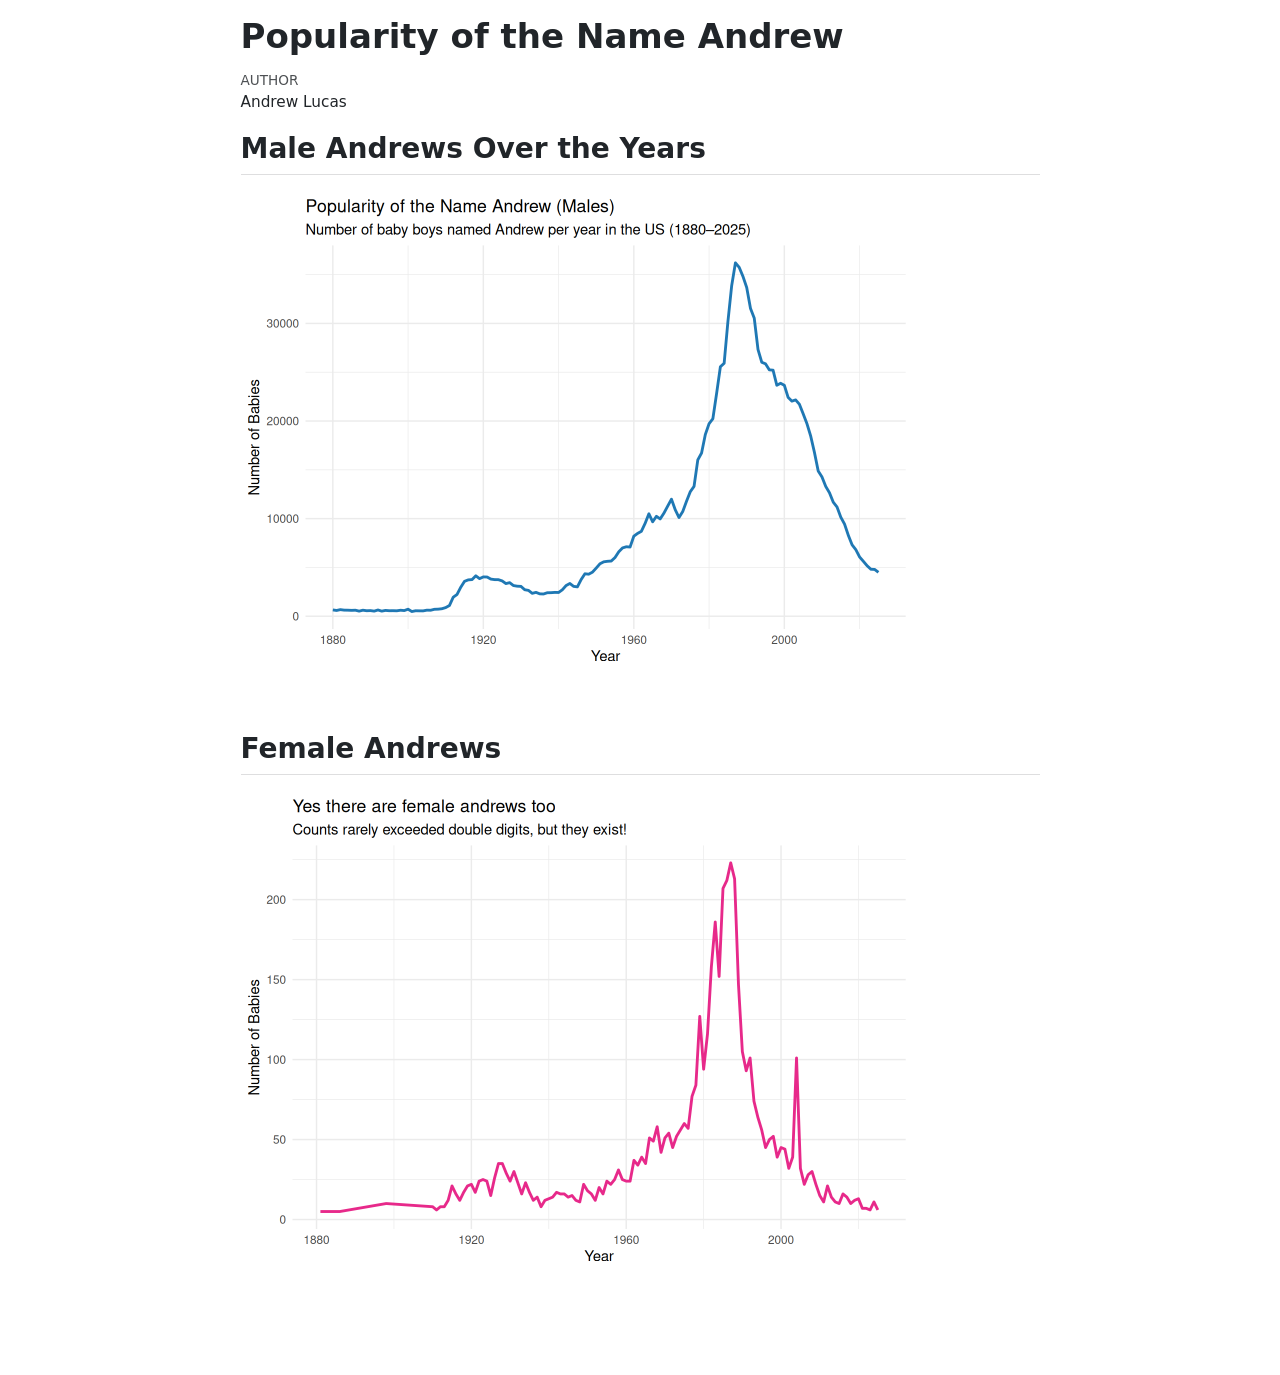
==== index.html @ f2a252b9 "Built site for gh-pages" ====
<!DOCTYPE html>
<html xmlns="http://www.w3.org/1999/xhtml" lang="en" xml:lang="en"><head>

<meta charset="utf-8">
<meta name="generator" content="quarto-1.10.18">

<meta name="viewport" content="width=device-width, initial-scale=1.0, user-scalable=yes">

<meta name="author" content="Andrew Lucas">

<title>Popularity of the Name Andrew</title>
<style>
/* Default styles provided by pandoc.
** See https://pandoc.org/MANUAL.html#variables-for-html for config info.
*/
span.smallcaps{font-variant: small-caps;}
div.columns{display: flex; gap: 1.5em;}
div.column{flex: auto;}
@media screen {
div.columns{gap: min(4vw, 1.5em);}
div.column{overflow-x: auto;}
}
div.hanging-indent{margin-left: 1.5em; text-indent: -1.5em;}
ul.task-list{list-style: none;}
ul.task-list li input[type="checkbox"] {
  width: 0.8em;
  margin: 0 0.8em 0.2em -1em; /* quarto-specific, see https://github.com/quarto-dev/quarto-cli/issues/4556 */ 
  vertical-align: middle;
}
</style>


<script src="analysis_files/libs/clipboard/clipboard.min.js"></script>
<script src="analysis_files/libs/quarto-html/quarto.js" type="module"></script>
<script src="analysis_files/libs/quarto-html/tabsets/tabsets.js" type="module"></script>
<script src="analysis_files/libs/quarto-html/popper.min.js"></script>
<script src="analysis_files/libs/quarto-html/tippy.umd.min.js"></script>
<script src="analysis_files/libs/quarto-html/anchor.min.js"></script>
<link href="analysis_files/libs/quarto-html/tippy.css" rel="stylesheet">
<link href="analysis_files/libs/quarto-html/quarto-syntax-highlighting-64a204ab8560d761af7679ceaba22944.css" rel="stylesheet" id="quarto-text-highlighting-styles">
<script src="analysis_files/libs/bootstrap/bootstrap.min.js"></script>
<link href="analysis_files/libs/bootstrap/bootstrap-icons.css" rel="stylesheet">
<link href="analysis_files/libs/bootstrap/bootstrap-c19e201e7c4750a027ac7a2f6584b086.min.css" rel="stylesheet" append-hash="true" id="quarto-bootstrap" data-mode="light">


</head>

<body class="fullcontent quarto-light">

<div id="quarto-content" class="page-columns page-rows-contents page-layout-article">

<main class="content" id="quarto-document-content">

<header id="title-block-header" class="quarto-title-block default">
<div class="quarto-title">
<h1 class="title">Popularity of the Name Andrew</h1>
</div>



<div class="quarto-title-meta">

    <div>
    <div class="quarto-title-meta-heading">Author</div>
    <div class="quarto-title-meta-contents">
             <p>Andrew Lucas </p>
          </div>
  </div>
    
  
    
  </div>
  


</header>


<section id="male-andrews-over-the-years" class="level2">
<h2 class="anchored" data-anchor-id="male-andrews-over-the-years">Male Andrews Over the Years</h2>
<div class="cell">
<div class="cell-output-display">
<div>
<figure class="figure">
<p><img src="analysis_files/figure-html/male-andrews-plot-1.png" class="img-fluid figure-img" width="672"></p>
</figure>
</div>
</div>
</div>
</section>
<section id="female-andrews" class="level2">
<h2 class="anchored" data-anchor-id="female-andrews">Female Andrews</h2>
<div class="cell">
<div class="cell-output-display">
<div>
<figure class="figure">
<p><img src="analysis_files/figure-html/female-andrews-plot-1.png" class="img-fluid figure-img" width="672"></p>
</figure>
</div>
</div>
</div>
</section>

</main>
<!-- /main column -->
<script id="quarto-html-after-body" type="application/javascript">
  window.document.addEventListener("DOMContentLoaded", function (event) {
    const icon = "";
    const anchorJS = new window.AnchorJS();
    anchorJS.options = {
      placement: 'right',
      icon: icon
    };
    anchorJS.add('.anchored');
    const isCodeAnnotation = (el) => {
      for (const clz of el.classList) {
        if (clz.startsWith('code-annotation-')) {                     
          return true;
        }
      }
      return false;
    }
    const onCopySuccess = function(e) {
      // button target
      const button = e.trigger;
      // don't keep focus
      button.blur();
      // flash "checked"
      button.classList.add('code-copy-button-checked');
      var currentTitle = button.getAttribute("title");
      button.setAttribute("title", "Copied!");
      let tooltip;
      if (window.bootstrap) {
        button.setAttribute("data-bs-toggle", "tooltip");
        button.setAttribute("data-bs-placement", "left");
        button.setAttribute("data-bs-title", "Copied!");
        tooltip = new bootstrap.Tooltip(button, 
          { trigger: "manual", 
            customClass: "code-copy-button-tooltip",
            offset: [0, -8]});
        tooltip.show();    
      }
      setTimeout(function() {
        if (tooltip) {
          tooltip.hide();
          button.removeAttribute("data-bs-title");
          button.removeAttribute("data-bs-toggle");
          button.removeAttribute("data-bs-placement");
        }
        button.setAttribute("title", currentTitle);
        button.classList.remove('code-copy-button-checked');
      }, 1000);
      // clear code selection
      e.clearSelection();
    }
    const getTextToCopy = function(trigger) {
      const outerScaffold = trigger.parentElement.cloneNode(true);
      const codeEl = outerScaffold.querySelector('code');
      for (const childEl of codeEl.children) {
        if (isCodeAnnotation(childEl)) {
          childEl.remove();
        }
      }
      return codeEl.innerText;
    }
    const clipboard = new window.ClipboardJS('.code-copy-button:not([data-in-quarto-modal])', {
      text: getTextToCopy
    });
    clipboard.on('success', onCopySuccess);
    if (window.document.getElementById('quarto-embedded-source-code-modal')) {
      const clipboardModal = new window.ClipboardJS('.code-copy-button[data-in-quarto-modal]', {
        text: getTextToCopy,
        container: window.document.getElementById('quarto-embedded-source-code-modal')
      });
      clipboardModal.on('success', onCopySuccess);
    }
      var localhostRegex = new RegExp(/^(?:http|https):\/\/localhost\:?[0-9]*\//);
      var mailtoRegex = new RegExp(/^mailto:/);
        var filterRegex = new RegExp('/' + window.location.host + '/');
      var isInternal = (href) => {
          return filterRegex.test(href) || localhostRegex.test(href) || mailtoRegex.test(href);
      }
      // Inspect non-navigation links and adorn them if external
     var links = window.document.querySelectorAll('a[href]:not(.nav-link):not(.navbar-brand):not(.toc-action):not(.sidebar-link):not(.sidebar-item-toggle):not(.pagination-link):not(.no-external):not([aria-hidden]):not(.dropdown-item):not(.quarto-navigation-tool):not(.about-link)');
      for (var i=0; i<links.length; i++) {
        const link = links[i];
        if (!isInternal(link.href)) {
          // undo the damage that might have been done by quarto-nav.js in the case of
          // links that we want to consider external
          if (link.dataset.originalHref !== undefined) {
            link.href = link.dataset.originalHref;
          }
        }
      }
    function tippyHover(el, contentFn, onTriggerFn, onUntriggerFn) {
      const config = {
        allowHTML: true,
        maxWidth: 500,
        delay: 100,
        arrow: false,
        appendTo: function(el) {
            return el.parentElement;
        },
        interactive: true,
        interactiveBorder: 10,
        theme: 'quarto',
        placement: 'bottom-start',
      };
      if (contentFn) {
        config.content = contentFn;
      }
      if (onTriggerFn) {
        config.onTrigger = onTriggerFn;
      }
      if (onUntriggerFn) {
        config.onUntrigger = onUntriggerFn;
      }
      window.tippy(el, config); 
    }
    const noterefs = window.document.querySelectorAll('a[role="doc-noteref"]');
    for (var i=0; i<noterefs.length; i++) {
      const ref = noterefs[i];
      tippyHover(ref, function() {
        // use id or data attribute instead here
        let href = ref.getAttribute('data-footnote-href') || ref.getAttribute('href');
        try { href = new URL(href).hash; } catch {}
        const id = href.replace(/^#\/?/, "");
        const note = window.document.getElementById(id);
        if (note) {
          return note.innerHTML;
        } else {
          return "";
        }
      });
    }
    const xrefs = window.document.querySelectorAll('a.quarto-xref');
    const processXRef = (id, note) => {
      // Strip column container classes
      const stripColumnClz = (el) => {
        el.classList.remove("page-full", "page-columns");
        if (el.children) {
          for (const child of el.children) {
            stripColumnClz(child);
          }
        }
      }
      stripColumnClz(note)
      if (id === null || id.startsWith('sec-')) {
        // Special case sections, only their first couple elements
        const container = document.createElement("div");
        if (note.children && note.children.length > 2) {
          container.appendChild(note.children[0].cloneNode(true));
          for (let i = 1; i < note.children.length; i++) {
            const child = note.children[i];
            if (child.tagName === "P" && child.innerText === "") {
              continue;
            } else {
              container.appendChild(child.cloneNode(true));
              break;
            }
          }
          if (window.Quarto?.typesetMath) {
            window.Quarto.typesetMath(container);
          }
          return container.innerHTML
        } else {
          if (window.Quarto?.typesetMath) {
            window.Quarto.typesetMath(note);
          }
          return note.innerHTML;
        }
      } else {
        // Remove any anchor links if they are present
        const anchorLink = note.querySelector('a.anchorjs-link');
        if (anchorLink) {
          anchorLink.remove();
        }
        if (window.Quarto?.typesetMath) {
          window.Quarto.typesetMath(note);
        }
        if (note.classList.contains("callout")) {
          return note.outerHTML;
        } else {
          return note.innerHTML;
        }
      }
    }
    for (var i=0; i<xrefs.length; i++) {
      const xref = xrefs[i];
      tippyHover(xref, undefined, function(instance) {
        instance.disable();
        let url = xref.getAttribute('href');
        let hash = undefined; 
        if (url.startsWith('#')) {
          hash = url;
        } else {
          try { hash = new URL(url).hash; } catch {}
        }
        if (hash) {
          const id = hash.replace(/^#\/?/, "");
          const note = window.document.getElementById(id);
          if (note !== null) {
            try {
              const html = processXRef(id, note.cloneNode(true));
              instance.setContent(html);
            } finally {
              instance.enable();
              instance.show();
            }
          } else {
            // See if we can fetch this
            fetch(url.split('#')[0])
            .then(res => res.text())
            .then(html => {
              const parser = new DOMParser();
              const htmlDoc = parser.parseFromString(html, "text/html");
              const note = htmlDoc.getElementById(id);
              if (note !== null) {
                const html = processXRef(id, note);
                instance.setContent(html);
              } 
            }).finally(() => {
              instance.enable();
              instance.show();
            });
          }
        } else {
          // See if we can fetch a full url (with no hash to target)
          // This is a special case and we should probably do some content thinning / targeting
          fetch(url)
          .then(res => res.text())
          .then(html => {
            const parser = new DOMParser();
            const htmlDoc = parser.parseFromString(html, "text/html");
            const note = htmlDoc.querySelector('main.content');
            if (note !== null) {
              // This should only happen for chapter cross references
              // (since there is no id in the URL)
              // remove the first header
              if (note.children.length > 0 && note.children[0].tagName === "HEADER") {
                note.children[0].remove();
              }
              const html = processXRef(null, note);
              instance.setContent(html);
            } 
          }).finally(() => {
            instance.enable();
            instance.show();
          });
        }
      }, function(instance) {
      });
    }
        let selectedAnnoteEl;
        const selectorForAnnotation = ( cell, annotation) => {
          let cellAttr = 'data-code-cell="' + cell + '"';
          let lineAttr = 'data-code-annotation="' +  annotation + '"';
          const selector = 'span[' + cellAttr + '][' + lineAttr + ']';
          return selector;
        }
        const selectCodeLines = (annoteEl) => {
          const doc = window.document;
          const targetCell = annoteEl.getAttribute("data-target-cell");
          const targetAnnotation = annoteEl.getAttribute("data-target-annotation");
          const annoteSpan = window.document.querySelector(selectorForAnnotation(targetCell, targetAnnotation));
          const lines = annoteSpan.getAttribute("data-code-lines").split(",");
          const lineIds = lines.map((line) => {
            return targetCell + "-" + line;
          })
          let top = null;
          let height = null;
          let parent = null;
          if (lineIds.length > 0) {
              //compute the position of the single el (top and bottom and make a div)
              const el = window.document.getElementById(lineIds[0]);
              top = el.offsetTop;
              height = el.offsetHeight;
              parent = el.parentElement.parentElement;
            if (lineIds.length > 1) {
              const lastEl = window.document.getElementById(lineIds[lineIds.length - 1]);
              const bottom = lastEl.offsetTop + lastEl.offsetHeight;
              height = bottom - top;
            }
            if (top !== null && height !== null && parent !== null) {
              // cook up a div (if necessary) and position it 
              let div = window.document.getElementById("code-annotation-line-highlight");
              if (div === null) {
                div = window.document.createElement("div");
                div.setAttribute("id", "code-annotation-line-highlight");
                div.style.position = 'absolute';
                parent.appendChild(div);
              }
              div.style.top = top - 2 + "px";
              div.style.height = height + 4 + "px";
              div.style.left = 0;
              let gutterDiv = window.document.getElementById("code-annotation-line-highlight-gutter");
              if (gutterDiv === null) {
                gutterDiv = window.document.createElement("div");
                gutterDiv.setAttribute("id", "code-annotation-line-highlight-gutter");
                gutterDiv.style.position = 'absolute';
                const codeCell = window.document.getElementById(targetCell);
                const gutter = codeCell.querySelector('.code-annotation-gutter');
                gutter.appendChild(gutterDiv);
              }
              gutterDiv.style.top = top - 2 + "px";
              gutterDiv.style.height = height + 4 + "px";
            }
            selectedAnnoteEl = annoteEl;
          }
        };
        const unselectCodeLines = () => {
          const elementsIds = ["code-annotation-line-highlight", "code-annotation-line-highlight-gutter"];
          elementsIds.forEach((elId) => {
            const div = window.document.getElementById(elId);
            if (div) {
              div.remove();
            }
          });
          selectedAnnoteEl = undefined;
        };
          // Handle positioning of the toggle
      window.addEventListener(
        "resize",
        throttle(() => {
          elRect = undefined;
          if (selectedAnnoteEl) {
            selectCodeLines(selectedAnnoteEl);
          }
        }, 10)
      );
      function throttle(fn, ms) {
      let throttle = false;
      let timer;
        return (...args) => {
          if(!throttle) { // first call gets through
              fn.apply(this, args);
              throttle = true;
          } else { // all the others get throttled
              if(timer) clearTimeout(timer); // cancel #2
              timer = setTimeout(() => {
                fn.apply(this, args);
                timer = throttle = false;
              }, ms);
          }
        };
      }
        // Attach click handler to the DT
        const annoteDls = window.document.querySelectorAll('dt[data-target-cell]');
        for (const annoteDlNode of annoteDls) {
          annoteDlNode.addEventListener('click', (event) => {
            const clickedEl = event.target;
            if (clickedEl !== selectedAnnoteEl) {
              unselectCodeLines();
              const activeEl = window.document.querySelector('dt[data-target-cell].code-annotation-active');
              if (activeEl) {
                activeEl.classList.remove('code-annotation-active');
              }
              selectCodeLines(clickedEl);
              clickedEl.classList.add('code-annotation-active');
            } else {
              // Unselect the line
              unselectCodeLines();
              clickedEl.classList.remove('code-annotation-active');
            }
          });
        }
    const findCites = (el) => {
      const parentEl = el.parentElement;
      if (parentEl) {
        const cites = parentEl.dataset.cites;
        if (cites) {
          return {
            el,
            cites: cites.split(' ')
          };
        } else {
          return findCites(el.parentElement)
        }
      } else {
        return undefined;
      }
    };
    var bibliorefs = window.document.querySelectorAll('a[role="doc-biblioref"]');
    for (var i=0; i<bibliorefs.length; i++) {
      const ref = bibliorefs[i];
      const citeInfo = findCites(ref);
      if (citeInfo) {
        tippyHover(citeInfo.el, function() {
          var popup = window.document.createElement('div');
          citeInfo.cites.forEach(function(cite) {
            var citeDiv = window.document.createElement('div');
            citeDiv.classList.add('hanging-indent');
            citeDiv.classList.add('csl-entry');
            var biblioDiv = window.document.getElementById('ref-' + cite);
            if (biblioDiv) {
              citeDiv.innerHTML = biblioDiv.innerHTML;
            }
            popup.appendChild(citeDiv);
          });
          return popup.innerHTML;
        });
      }
    }
  });
  </script>
</div> <!-- /content -->




</body></html>
---- analysis_files/libs/quarto-html/tippy.css ----
.tippy-box[data-animation=fade][data-state=hidden]{opacity:0}[data-tippy-root]{max-width:calc(100vw - 10px)}.tippy-box{position:relative;background-color:#333;color:#fff;border-radius:4px;font-size:14px;line-height:1.4;white-space:normal;outline:0;transition-property:transform,visibility,opacity}.tippy-box[data-placement^=top]>.tippy-arrow{bottom:0}.tippy-box[data-placement^=top]>.tippy-arrow:before{bottom:-7px;left:0;border-width:8px 8px 0;border-top-color:initial;transform-origin:center top}.tippy-box[data-placement^=bottom]>.tippy-arrow{top:0}.tippy-box[data-placement^=bottom]>.tippy-arrow:before{top:-7px;left:0;border-width:0 8px 8px;border-bottom-color:initial;transform-origin:center bottom}.tippy-box[data-placement^=left]>.tippy-arrow{right:0}.tippy-box[data-placement^=left]>.tippy-arrow:before{border-width:8px 0 8px 8px;border-left-color:initial;right:-7px;transform-origin:center left}.tippy-box[data-placement^=right]>.tippy-arrow{left:0}.tippy-box[data-placement^=right]>.tippy-arrow:before{left:-7px;border-width:8px 8px 8px 0;border-right-color:initial;transform-origin:center right}.tippy-box[data-inertia][data-state=visible]{transition-timing-function:cubic-bezier(.54,1.5,.38,1.11)}.tippy-arrow{width:16px;height:16px;color:#333}.tippy-arrow:before{content:"";position:absolute;border-color:transparent;border-style:solid}.tippy-content{position:relative;padding:5px 9px;z-index:1}
---- analysis_files/libs/quarto-html/quarto-syntax-highlighting-64a204ab8560d761af7679ceaba22944.css ----
/* quarto syntax highlight colors */
:root {
  --quarto-hl-ot-color: #003B4F;
  --quarto-hl-at-color: #657422;
  --quarto-hl-ss-color: #20794D;
  --quarto-hl-an-color: #5E5E5E;
  --quarto-hl-fu-color: #4758AB;
  --quarto-hl-st-color: #20794D;
  --quarto-hl-cf-color: #003B4F;
  --quarto-hl-op-color: #5E5E5E;
  --quarto-hl-er-color: #AD0000;
  --quarto-hl-bn-color: #AD0000;
  --quarto-hl-al-color: #AD0000;
  --quarto-hl-va-color: #111111;
  --quarto-hl-bu-color: inherit;
  --quarto-hl-ex-color: inherit;
  --quarto-hl-pp-color: #AD0000;
  --quarto-hl-in-color: #5E5E5E;
  --quarto-hl-vs-color: #20794D;
  --quarto-hl-wa-color: #5E5E5E;
  --quarto-hl-do-color: #5E5E5E;
  --quarto-hl-im-color: #00769E;
  --quarto-hl-ch-color: #20794D;
  --quarto-hl-dt-color: #AD0000;
  --quarto-hl-fl-color: #AD0000;
  --quarto-hl-co-color: #5E5E5E;
  --quarto-hl-cv-color: #5E5E5E;
  --quarto-hl-cn-color: #8f5902;
  --quarto-hl-sc-color: #5E5E5E;
  --quarto-hl-dv-color: #AD0000;
  --quarto-hl-kw-color: #003B4F;
}

/* other quarto variables */
:root {
  --quarto-font-monospace: SFMono-Regular, Menlo, Monaco, Consolas, "Liberation Mono", "Courier New", monospace;
}

/* syntax highlight based on Pandoc's rules */
pre > code.sourceCode > span {
  color: #003B4F;
}

code.sourceCode > span {
  color: #003B4F;
}

div.sourceCode,
div.sourceCode pre.sourceCode {
  color: #003B4F;
}

/* Normal */
code span {
  color: #003B4F;
}

/* Alert */
code span.al {
  color: #AD0000;
  font-style: inherit;
}

/* Annotation */
code span.an {
  color: #5E5E5E;
  font-style: inherit;
}

/* Attribute */
code span.at {
  color: #657422;
  font-style: inherit;
}

/* BaseN */
code span.bn {
  color: #AD0000;
  font-style: inherit;
}

/* BuiltIn */
code span.bu {
  font-style: inherit;
}

/* ControlFlow */
code span.cf {
  color: #003B4F;
  font-weight: bold;
  font-style: inherit;
}

/* Char */
code span.ch {
  color: #20794D;
  font-style: inherit;
}

/* Constant */
code span.cn {
  color: #8f5902;
  font-style: inherit;
}

/* Comment */
code span.co {
  color: #5E5E5E;
  font-style: inherit;
}

/* CommentVar */
code span.cv {
  color: #5E5E5E;
  font-style: italic;
}

/* Documentation */
code span.do {
  color: #5E5E5E;
  font-style: italic;
}

/* DataType */
code span.dt {
  color: #AD0000;
  font-style: inherit;
}

/* DecVal */
code span.dv {
  color: #AD0000;
  font-style: inherit;
}

/* Error */
code span.er {
  color: #AD0000;
  font-style: inherit;
}

/* Extension */
code span.ex {
  font-style: inherit;
}

/* Float */
code span.fl {
  color: #AD0000;
  font-style: inherit;
}

/* Function */
code span.fu {
  color: #4758AB;
  font-style: inherit;
}

/* Import */
code span.im {
  color: #00769E;
  font-style: inherit;
}

/* Information */
code span.in {
  color: #5E5E5E;
  font-style: inherit;
}

/* Keyword */
code span.kw {
  color: #003B4F;
  font-weight: bold;
  font-style: inherit;
}

/* Operator */
code span.op {
  color: #5E5E5E;
  font-style: inherit;
}

/* Other */
code span.ot {
  color: #003B4F;
  font-style: inherit;
}

/* Preprocessor */
code span.pp {
  color: #AD0000;
  font-style: inherit;
}

/* SpecialChar */
code span.sc {
  color: #5E5E5E;
  font-style: inherit;
}

/* SpecialString */
code span.ss {
  color: #20794D;
  font-style: inherit;
}

/* String */
code span.st {
  color: #20794D;
  font-style: inherit;
}

/* Variable */
code span.va {
  color: #111111;
  font-style: inherit;
}

/* VerbatimString */
code span.vs {
  color: #20794D;
  font-style: inherit;
}

/* Warning */
code span.wa {
  color: #5E5E5E;
  font-style: italic;
}

.prevent-inlining {
  content: "</";
}

/*# sourceMappingURL=9d8d5bb603a83b8298b89080a598c93b.css.map */
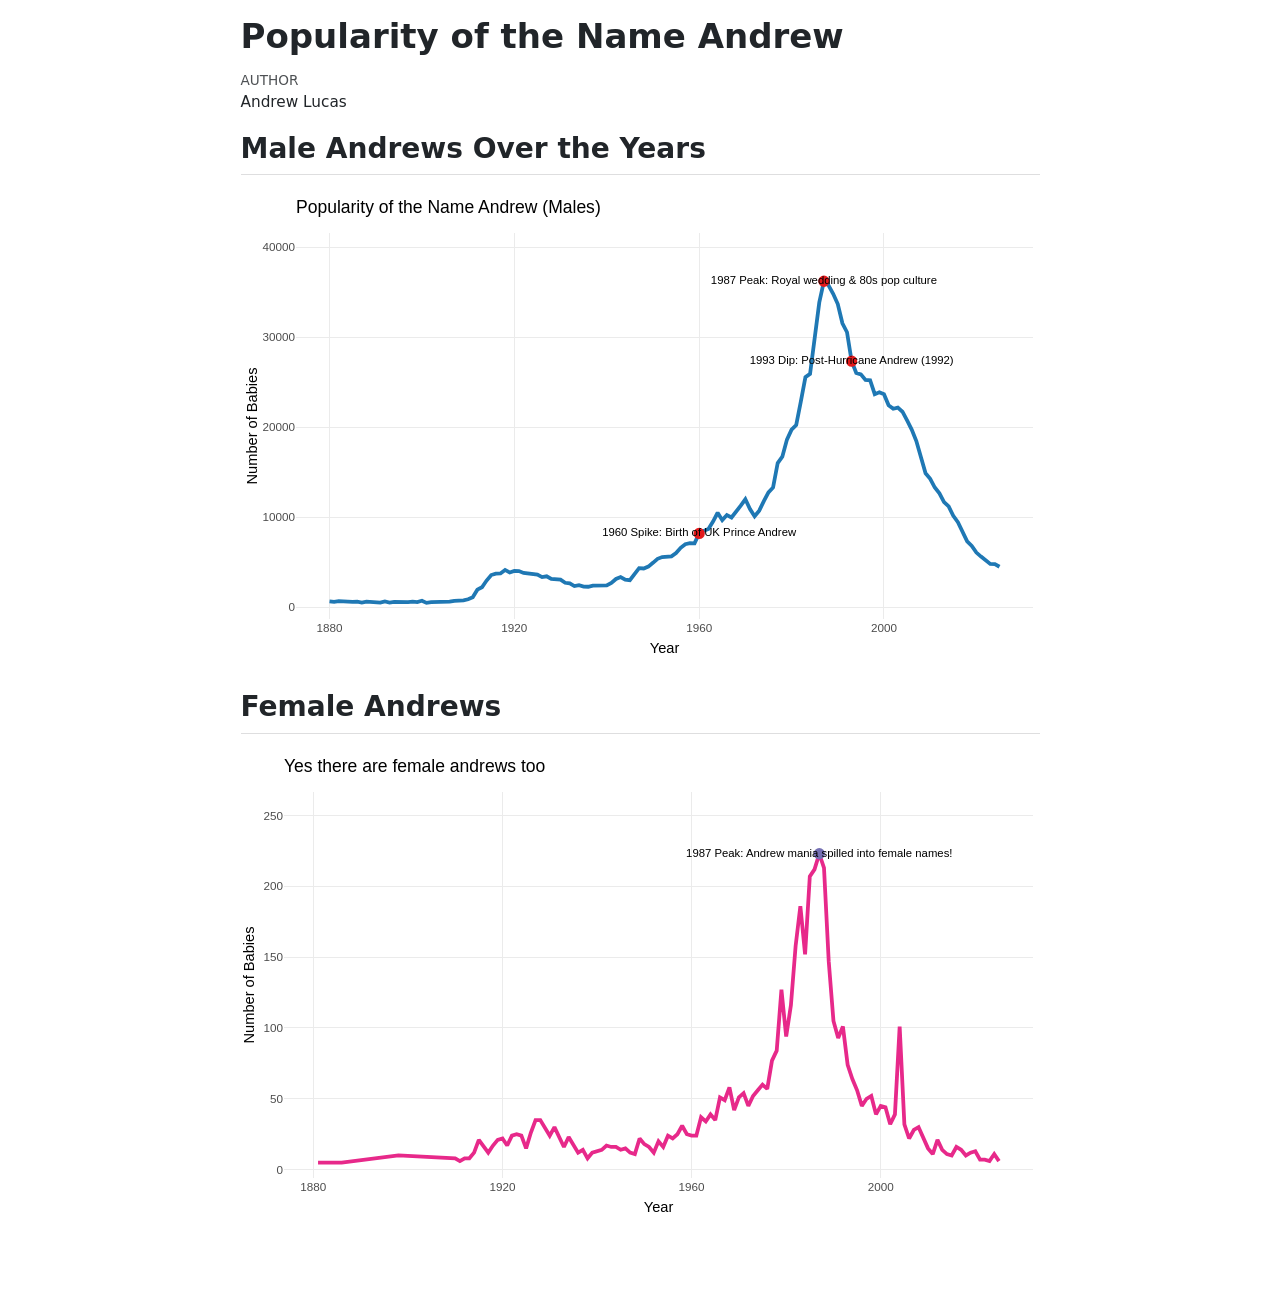
==== commit 813efe75: "Built site for gh-pages" ====
--- a/index.html
+++ b/index.html
@@ -41,6 +41,15 @@
 <script src="analysis_files/libs/bootstrap/bootstrap.min.js"></script>
 <link href="analysis_files/libs/bootstrap/bootstrap-icons.css" rel="stylesheet">
 <link href="analysis_files/libs/bootstrap/bootstrap-c19e201e7c4750a027ac7a2f6584b086.min.css" rel="stylesheet" append-hash="true" id="quarto-bootstrap" data-mode="light">
+<link href="analysis_files/libs/htmltools-fill-0.5.9/fill.css" rel="stylesheet">
+<script src="analysis_files/libs/htmlwidgets-1.6.4/htmlwidgets.js"></script>
+<script src="analysis_files/libs/plotly-binding-4.12.1/plotly.js"></script>
+<script src="analysis_files/libs/typedarray-0.1/typedarray.min.js"></script>
+<script src="analysis_files/libs/jquery-3.5.1/jquery.min.js"></script>
+<link href="analysis_files/libs/crosstalk-1.2.2/css/crosstalk.min.css" rel="stylesheet">
+<script src="analysis_files/libs/crosstalk-1.2.2/js/crosstalk.min.js"></script>
+<link href="analysis_files/libs/plotly-htmlwidgets-css-2.25.2/plotly-htmlwidgets.css" rel="stylesheet">
+<script src="analysis_files/libs/plotly-main-2.25.2/plotly-latest.min.js"></script>
 
 
 </head>
@@ -80,11 +89,8 @@
 <h2 class="anchored" data-anchor-id="male-andrews-over-the-years">Male Andrews Over the Years</h2>
 <div class="cell">
 <div class="cell-output-display">
-<div>
-<figure class="figure">
-<p><img src="analysis_files/figure-html/male-andrews-plot-1.png" class="img-fluid figure-img" width="672"></p>
-</figure>
-</div>
+<div class="plotly html-widget html-fill-item" id="htmlwidget-4713b41f3aa05ffff0c2" style="width:100%;height:464px;"></div>
+<script type="application/json" data-for="htmlwidget-4713b41f3aa05ffff0c2">{"x":{"data":[{"x":[1880,1881,1882,1883,1884,1885,1886,1887,1888,1889,1890,1891,1892,1893,1894,1895,1896,1897,1898,1899,1900,1901,1902,1903,1904,1905,1906,1907,1908,1909,1910,1911,1912,1913,1914,1915,1916,1917,1918,1919,1920,1921,1922,1923,1924,1925,1926,1927,1928,1929,1930,1931,1932,1933,1934,1935,1936,1937,1938,1939,1940,1941,1942,1943,1944,1945,1946,1947,1948,1949,1950,1951,1952,1953,1954,1955,1956,1957,1958,1959,1960,1961,1962,1963,1964,1965,1966,1967,1968,1969,1970,1971,1972,1973,1974,1975,1976,1977,1978,1979,1980,1981,1982,1983,1984,1985,1986,1987,1988,1989,1990,1991,1992,1993,1994,1995,1996,1997,1998,1999,2000,2001,2002,2003,2004,2005,2006,2007,2008,2009,2010,2011,2012,2013,2014,2015,2016,2017,2018,2019,2020,2021,2022,2023,2024,2025],"y":[644,588,673,623,616,599,614,520,615,561,575,521,637,520,594,562,566,555,611,578,718,479,558,550,546,619,611,708,722,766,884,1098,1946,2222,2965,3573,3723,3752,4138,3851,4026,4015,3803,3748,3744,3617,3344,3437,3142,3076,3056,2714,2645,2344,2443,2291,2276,2405,2411,2440,2431,2708,3142,3352,3056,3007,3758,4346,4305,4513,4932,5373,5572,5626,5653,6012,6603,6997,7115,7089,8201,8483,8697,9514,10494,9673,10235,9967,10563,11282,11989,10911,10111,10728,11778,12756,13301,16017,16720,18618,19730,20232,22833,25559,25916,30178,33858,36206,35745,34817,33673,31539,30542,27326,26019,25860,25244,25208,23664,23866,23658,22422,22037,22162,21717,20742,19733,18461,16779,14877,14269,13297,12643,11684,11189,10147,9437,8290,7315,6815,6068,5623,5168,4812,4791,4497],"text":["year: 1880<br />n:   644","year: 1881<br />n:   588","year: 1882<br />n:   673","year: 1883<br />n:   623","year: 1884<br />n:   616","year: 1885<br />n:   599","year: 1886<br />n:   614","year: 1887<br />n:   520","year: 1888<br />n:   615","year: 1889<br />n:   561","year: 1890<br />n:   575","year: 1891<br />n:   521","year: 1892<br />n:   637","year: 1893<br />n:   520","year: 1894<br />n:   594","year: 1895<br />n:   562","year: 1896<br />n:   566","year: 1897<br />n:   555","year: 1898<br />n:   611","year: 1899<br />n:   578","year: 1900<br />n:   718","year: 1901<br />n:   479","year: 1902<br />n:   558","year: 1903<br />n:   550","year: 1904<br />n:   546","year: 1905<br />n:   619","year: 1906<br />n:   611","year: 1907<br />n:   708","year: 1908<br />n:   722","year: 1909<br />n:   766","year: 1910<br />n:   884","year: 1911<br />n:  1098","year: 1912<br />n:  1946","year: 1913<br />n:  2222","year: 1914<br />n:  2965","year: 1915<br />n:  3573","year: 1916<br />n:  3723","year: 1917<br />n:  3752","year: 1918<br />n:  4138","year: 1919<br />n:  3851","year: 1920<br />n:  4026","year: 1921<br />n:  4015","year: 1922<br />n:  3803","year: 1923<br />n:  3748","year: 1924<br />n:  3744","year: 1925<br />n:  3617","year: 1926<br />n:  3344","year: 1927<br />n:  3437","year: 1928<br />n:  3142","year: 1929<br />n:  3076","year: 1930<br />n:  3056","year: 1931<br />n:  2714","year: 1932<br />n:  2645","year: 1933<br />n:  2344","year: 1934<br />n:  2443","year: 1935<br />n:  2291","year: 1936<br />n:  2276","year: 1937<br />n:  2405","year: 1938<br />n:  2411","year: 1939<br />n:  2440","year: 1940<br />n:  2431","year: 1941<br />n:  2708","year: 1942<br />n:  3142","year: 1943<br />n:  3352","year: 1944<br />n:  3056","year: 1945<br />n:  3007","year: 1946<br />n:  3758","year: 1947<br />n:  4346","year: 1948<br />n:  4305","year: 1949<br />n:  4513","year: 1950<br />n:  4932","year: 1951<br />n:  5373","year: 1952<br />n:  5572","year: 1953<br />n:  5626","year: 1954<br />n:  5653","year: 1955<br />n:  6012","year: 1956<br />n:  6603","year: 1957<br />n:  6997","year: 1958<br />n:  7115","year: 1959<br />n:  7089","year: 1960<br />n:  8201","year: 1961<br />n:  8483","year: 1962<br />n:  8697","year: 1963<br />n:  9514","year: 1964<br />n: 10494","year: 1965<br />n:  9673","year: 1966<br />n: 10235","year: 1967<br />n:  9967","year: 1968<br />n: 10563","year: 1969<br />n: 11282","year: 1970<br />n: 11989","year: 1971<br />n: 10911","year: 1972<br />n: 10111","year: 1973<br />n: 10728","year: 1974<br />n: 11778","year: 1975<br />n: 12756","year: 1976<br />n: 13301","year: 1977<br />n: 16017","year: 1978<br />n: 16720","year: 1979<br />n: 18618","year: 1980<br />n: 19730","year: 1981<br />n: 20232","year: 1982<br />n: 22833","year: 1983<br />n: 25559","year: 1984<br />n: 25916","year: 1985<br />n: 30178","year: 1986<br />n: 33858","year: 1987<br />n: 36206","year: 1988<br />n: 35745","year: 1989<br />n: 34817","year: 1990<br />n: 33673","year: 1991<br />n: 31539","year: 1992<br />n: 30542","year: 1993<br />n: 27326","year: 1994<br />n: 26019","year: 1995<br />n: 25860","year: 1996<br />n: 25244","year: 1997<br />n: 25208","year: 1998<br />n: 23664","year: 1999<br />n: 23866","year: 2000<br />n: 23658","year: 2001<br />n: 22422","year: 2002<br />n: 22037","year: 2003<br />n: 22162","year: 2004<br />n: 21717","year: 2005<br />n: 20742","year: 2006<br />n: 19733","year: 2007<br />n: 18461","year: 2008<br />n: 16779","year: 2009<br />n: 14877","year: 2010<br />n: 14269","year: 2011<br />n: 13297","year: 2012<br />n: 12643","year: 2013<br />n: 11684","year: 2014<br />n: 11189","year: 2015<br />n: 10147","year: 2016<br />n:  9437","year: 2017<br />n:  8290","year: 2018<br />n:  7315","year: 2019<br />n:  6815","year: 2020<br />n:  6068","year: 2021<br />n:  5623","year: 2022<br />n:  5168","year: 2023<br />n:  4812","year: 2024<br />n:  4791","year: 2025<br />n:  4497"],"type":"scatter","mode":"lines","line":{"width":3.7795275590551185,"color":"rgba(31,120,180,1)","dash":"solid"},"hoveron":"points","showlegend":false,"xaxis":"x","yaxis":"y","hoverinfo":"text","frame":null},{"x":[1960,1987,1993],"y":[8201,36206,27326],"text":["year: 1960<br />n:  8201","year: 1987<br />n: 36206","year: 1993<br />n: 27326"],"type":"scatter","mode":"markers","marker":{"autocolorscale":false,"color":"rgba(227,26,28,1)","opacity":1,"size":9.4488188976377963,"symbol":"circle","line":{"width":1.8897637795275593,"color":"rgba(227,26,28,1)"}},"hoveron":"points","showlegend":false,"xaxis":"x","yaxis":"y","hoverinfo":"text","frame":null},{"x":[1960,1987,1993],"y":[8201,36206,27326],"text":["1960 Spike: Birth of UK Prince Andrew","1987 Peak: Royal wedding & 80s pop culture","1993 Dip: Post-Hurricane Andrew (1992)"],"hovertext":["year: 1960<br />n:  8201<br />label: 1960 Spike: Birth of UK Prince Andrew","year: 1987<br />n: 36206<br />label: 1987 Peak: Royal wedding & 80s pop culture","year: 1993<br />n: 27326<br />label: 1993 Dip: Post-Hurricane Andrew (1992)"],"textfont":{"size":11.338582677165356,"color":"rgba(0,0,0,1)"},"type":"scatter","mode":"text","hoveron":"points","showlegend":false,"xaxis":"x","yaxis":"y","hoverinfo":"text","frame":null}],"layout":{"margin":{"t":40.840182648401829,"r":7.3059360730593621,"b":37.260273972602747,"l":54.794520547945211},"paper_bgcolor":"rgba(255,255,255,1)","font":{"color":"rgba(0,0,0,1)","family":"","size":14.611872146118724},"title":{"text":"Popularity of the Name Andrew (Males)","font":{"color":"rgba(0,0,0,1)","family":"","size":17.534246575342465},"x":0,"xref":"paper"},"xaxis":{"domain":[0,1],"automargin":true,"type":"linear","autorange":false,"range":[1872.75,2032.25],"tickmode":"array","ticktext":["1880","1920","1960","2000"],"tickvals":[1880,1920,1960,2000],"categoryorder":"array","categoryarray":["1880","1920","1960","2000"],"nticks":null,"ticks":"","tickcolor":null,"ticklen":3.6529680365296811,"tickwidth":0,"showticklabels":true,"tickfont":{"color":"rgba(77,77,77,1)","family":"","size":11.68949771689498},"tickangle":-0,"showline":false,"linecolor":null,"linewidth":0,"showgrid":true,"gridcolor":"rgba(235,235,235,1)","gridwidth":0.66417600664176002,"zeroline":false,"anchor":"y","title":{"text":"Year","font":{"color":"rgba(0,0,0,1)","family":"","size":14.611872146118724}},"hoverformat":".2f"},"yaxis":{"domain":[0,1],"automargin":true,"type":"linear","autorange":false,"range":[-1307.3500000000001,41565.050000000003],"tickmode":"array","ticktext":["0","10000","20000","30000","40000"],"tickvals":[0,10000.000000000002,20000,30000,40000],"categoryorder":"array","categoryarray":["0","10000","20000","30000","40000"],"nticks":null,"ticks":"","tickcolor":null,"ticklen":3.6529680365296811,"tickwidth":0,"showticklabels":true,"tickfont":{"color":"rgba(77,77,77,1)","family":"","size":11.68949771689498},"tickangle":-0,"showline":false,"linecolor":null,"linewidth":0,"showgrid":true,"gridcolor":"rgba(235,235,235,1)","gridwidth":0.66417600664176002,"zeroline":false,"anchor":"x","title":{"text":"Number of Babies","font":{"color":"rgba(0,0,0,1)","family":"","size":14.611872146118724}},"hoverformat":".2f"},"shapes":[],"showlegend":false,"legend":{"bgcolor":null,"bordercolor":null,"borderwidth":0,"font":{"color":"rgba(0,0,0,1)","family":"","size":11.68949771689498}},"hovermode":"closest","barmode":"relative"},"config":{"doubleClick":"reset","modeBarButtonsToAdd":["hoverclosest","hovercompare"],"showSendToCloud":false},"source":"A","attrs":{"56ad17d5331c":{"x":{},"y":{},"type":"scatter"},"56ad25b6abae":{"x":{},"y":{}},"56ad603970cf":{"x":{},"y":{},"label":{}}},"cur_data":"56ad17d5331c","visdat":{"56ad17d5331c":["function (y) ","x"],"56ad25b6abae":["function (y) ","x"],"56ad603970cf":["function (y) ","x"]},"highlight":{"on":"plotly_click","persistent":false,"dynamic":false,"selectize":false,"opacityDim":0.20000000000000001,"selected":{"opacity":1},"debounce":0},"shinyEvents":["plotly_hover","plotly_click","plotly_selected","plotly_relayout","plotly_brushed","plotly_brushing","plotly_clickannotation","plotly_doubleclick","plotly_deselect","plotly_afterplot","plotly_sunburstclick"],"base_url":"https://plot.ly"},"evals":[],"jsHooks":[]}</script>
 </div>
 </div>
 </section>
@@ -92,11 +98,8 @@
 <h2 class="anchored" data-anchor-id="female-andrews">Female Andrews</h2>
 <div class="cell">
 <div class="cell-output-display">
-<div>
-<figure class="figure">
-<p><img src="analysis_files/figure-html/female-andrews-plot-1.png" class="img-fluid figure-img" width="672"></p>
-</figure>
-</div>
+<div class="plotly html-widget html-fill-item" id="htmlwidget-e923327daf6ea841213c" style="width:100%;height:464px;"></div>
+<script type="application/json" data-for="htmlwidget-e923327daf6ea841213c">{"x":{"data":[{"x":[1881,1886,1898,1910,1911,1912,1913,1914,1915,1916,1917,1918,1919,1920,1921,1922,1923,1924,1925,1926,1927,1928,1929,1930,1931,1932,1933,1934,1935,1936,1937,1938,1939,1940,1941,1942,1943,1944,1945,1946,1947,1948,1949,1950,1951,1952,1953,1954,1955,1956,1957,1958,1959,1960,1961,1962,1963,1964,1965,1966,1967,1968,1969,1970,1971,1972,1973,1974,1975,1976,1977,1978,1979,1980,1981,1982,1983,1984,1985,1986,1987,1988,1989,1990,1991,1992,1993,1994,1995,1996,1997,1998,1999,2000,2001,2002,2003,2004,2005,2006,2007,2008,2009,2010,2011,2012,2013,2014,2015,2016,2017,2018,2019,2020,2021,2022,2023,2024,2025],"y":[5,5,10,8,6,8,8,12,21,16,12,17,21,22,17,24,25,24,15,26,35,35,29,24,30,23,16,23,17,12,14,8,12,13,14,17,16,16,14,15,12,11,22,18,16,12,20,16,24,22,25,31,25,24,24,37,34,39,35,51,49,58,42,51,54,45,52,56,60,57,77,84,127,94,116,158,186,152,207,212,223,213,147,105,93,101,74,64,56,45,50,52,39,45,44,32,39,101,32,22,28,30,22,15,11,21,14,11,10,16,14,10,12,13,7,7,6,11,6],"text":["year: 1881<br />n:   5","year: 1886<br />n:   5","year: 1898<br />n:  10","year: 1910<br />n:   8","year: 1911<br />n:   6","year: 1912<br />n:   8","year: 1913<br />n:   8","year: 1914<br />n:  12","year: 1915<br />n:  21","year: 1916<br />n:  16","year: 1917<br />n:  12","year: 1918<br />n:  17","year: 1919<br />n:  21","year: 1920<br />n:  22","year: 1921<br />n:  17","year: 1922<br />n:  24","year: 1923<br />n:  25","year: 1924<br />n:  24","year: 1925<br />n:  15","year: 1926<br />n:  26","year: 1927<br />n:  35","year: 1928<br />n:  35","year: 1929<br />n:  29","year: 1930<br />n:  24","year: 1931<br />n:  30","year: 1932<br />n:  23","year: 1933<br />n:  16","year: 1934<br />n:  23","year: 1935<br />n:  17","year: 1936<br />n:  12","year: 1937<br />n:  14","year: 1938<br />n:   8","year: 1939<br />n:  12","year: 1940<br />n:  13","year: 1941<br />n:  14","year: 1942<br />n:  17","year: 1943<br />n:  16","year: 1944<br />n:  16","year: 1945<br />n:  14","year: 1946<br />n:  15","year: 1947<br />n:  12","year: 1948<br />n:  11","year: 1949<br />n:  22","year: 1950<br />n:  18","year: 1951<br />n:  16","year: 1952<br />n:  12","year: 1953<br />n:  20","year: 1954<br />n:  16","year: 1955<br />n:  24","year: 1956<br />n:  22","year: 1957<br />n:  25","year: 1958<br />n:  31","year: 1959<br />n:  25","year: 1960<br />n:  24","year: 1961<br />n:  24","year: 1962<br />n:  37","year: 1963<br />n:  34","year: 1964<br />n:  39","year: 1965<br />n:  35","year: 1966<br />n:  51","year: 1967<br />n:  49","year: 1968<br />n:  58","year: 1969<br />n:  42","year: 1970<br />n:  51","year: 1971<br />n:  54","year: 1972<br />n:  45","year: 1973<br />n:  52","year: 1974<br />n:  56","year: 1975<br />n:  60","year: 1976<br />n:  57","year: 1977<br />n:  77","year: 1978<br />n:  84","year: 1979<br />n: 127","year: 1980<br />n:  94","year: 1981<br />n: 116","year: 1982<br />n: 158","year: 1983<br />n: 186","year: 1984<br />n: 152","year: 1985<br />n: 207","year: 1986<br />n: 212","year: 1987<br />n: 223","year: 1988<br />n: 213","year: 1989<br />n: 147","year: 1990<br />n: 105","year: 1991<br />n:  93","year: 1992<br />n: 101","year: 1993<br />n:  74","year: 1994<br />n:  64","year: 1995<br />n:  56","year: 1996<br />n:  45","year: 1997<br />n:  50","year: 1998<br />n:  52","year: 1999<br />n:  39","year: 2000<br />n:  45","year: 2001<br />n:  44","year: 2002<br />n:  32","year: 2003<br />n:  39","year: 2004<br />n: 101","year: 2005<br />n:  32","year: 2006<br />n:  22","year: 2007<br />n:  28","year: 2008<br />n:  30","year: 2009<br />n:  22","year: 2010<br />n:  15","year: 2011<br />n:  11","year: 2012<br />n:  21","year: 2013<br />n:  14","year: 2014<br />n:  11","year: 2015<br />n:  10","year: 2016<br />n:  16","year: 2017<br />n:  14","year: 2018<br />n:  10","year: 2019<br />n:  12","year: 2020<br />n:  13","year: 2021<br />n:   7","year: 2022<br />n:   7","year: 2023<br />n:   6","year: 2024<br />n:  11","year: 2025<br />n:   6"],"type":"scatter","mode":"lines","line":{"width":3.7795275590551185,"color":"rgba(231,41,138,1)","dash":"solid"},"hoveron":"points","showlegend":false,"xaxis":"x","yaxis":"y","hoverinfo":"text","frame":null},{"x":[1987],"y":[223],"text":"year: 1987<br />n: 223","type":"scatter","mode":"markers","marker":{"autocolorscale":false,"color":"rgba(117,112,179,1)","opacity":1,"size":9.4488188976377963,"symbol":"circle","line":{"width":1.8897637795275593,"color":"rgba(117,112,179,1)"}},"hoveron":"points","showlegend":false,"xaxis":"x","yaxis":"y","hoverinfo":"text","frame":null},{"x":[1987],"y":[223],"text":"1987 Peak: Andrew mania spilled into female names!","hovertext":"year: 1987<br />n: 223<br />label: 1987 Peak: Andrew mania spilled into female names!","textfont":{"size":11.338582677165356,"color":"rgba(0,0,0,1)"},"type":"scatter","mode":"text","hoveron":"points","showlegend":false,"xaxis":"x","yaxis":"y","hoverinfo":"text","frame":null}],"layout":{"margin":{"t":40.840182648401829,"r":7.3059360730593621,"b":37.260273972602747,"l":43.105022831050235},"paper_bgcolor":"rgba(255,255,255,1)","font":{"color":"rgba(0,0,0,1)","family":"","size":14.611872146118724},"title":{"text":"Yes there are female andrews too","font":{"color":"rgba(0,0,0,1)","family":"","size":17.534246575342465},"x":0,"xref":"paper"},"xaxis":{"domain":[0,1],"automargin":true,"type":"linear","autorange":false,"range":[1873.8,2032.2],"tickmode":"array","ticktext":["1880","1920","1960","2000"],"tickvals":[1880,1920,1960,2000],"categoryorder":"array","categoryarray":["1880","1920","1960","2000"],"nticks":null,"ticks":"","tickcolor":null,"ticklen":3.6529680365296811,"tickwidth":0,"showticklabels":true,"tickfont":{"color":"rgba(77,77,77,1)","family":"","size":11.68949771689498},"tickangle":-0,"showline":false,"linecolor":null,"linewidth":0,"showgrid":true,"gridcolor":"rgba(235,235,235,1)","gridwidth":0.66417600664176002,"zeroline":false,"anchor":"y","title":{"text":"Year","font":{"color":"rgba(0,0,0,1)","family":"","size":14.611872146118724}},"hoverformat":".2f"},"yaxis":{"domain":[0,1],"automargin":true,"type":"linear","autorange":false,"range":[-5.9000000000000004,266.60000000000002],"tickmode":"array","ticktext":["0","50","100","150","200","250"],"tickvals":[0,50,100,150,200.00000000000003,250],"categoryorder":"array","categoryarray":["0","50","100","150","200","250"],"nticks":null,"ticks":"","tickcolor":null,"ticklen":3.6529680365296811,"tickwidth":0,"showticklabels":true,"tickfont":{"color":"rgba(77,77,77,1)","family":"","size":11.68949771689498},"tickangle":-0,"showline":false,"linecolor":null,"linewidth":0,"showgrid":true,"gridcolor":"rgba(235,235,235,1)","gridwidth":0.66417600664176002,"zeroline":false,"anchor":"x","title":{"text":"Number of Babies","font":{"color":"rgba(0,0,0,1)","family":"","size":14.611872146118724}},"hoverformat":".2f"},"shapes":[],"showlegend":false,"legend":{"bgcolor":null,"bordercolor":null,"borderwidth":0,"font":{"color":"rgba(0,0,0,1)","family":"","size":11.68949771689498}},"hovermode":"closest","barmode":"relative"},"config":{"doubleClick":"reset","modeBarButtonsToAdd":["hoverclosest","hovercompare"],"showSendToCloud":false},"source":"A","attrs":{"56ad2f199dd1":{"x":{},"y":{},"type":"scatter"},"56ad7e241d18":{"x":{},"y":{}},"56ad2f7005d9":{"x":{},"y":{},"label":{}}},"cur_data":"56ad2f199dd1","visdat":{"56ad2f199dd1":["function (y) ","x"],"56ad7e241d18":["function (y) ","x"],"56ad2f7005d9":["function (y) ","x"]},"highlight":{"on":"plotly_click","persistent":false,"dynamic":false,"selectize":false,"opacityDim":0.20000000000000001,"selected":{"opacity":1},"debounce":0},"shinyEvents":["plotly_hover","plotly_click","plotly_selected","plotly_relayout","plotly_brushed","plotly_brushing","plotly_clickannotation","plotly_doubleclick","plotly_deselect","plotly_afterplot","plotly_sunburstclick"],"base_url":"https://plot.ly"},"evals":[],"jsHooks":[]}</script>
 </div>
 </div>
 </section>
--- a/analysis_files/libs/htmltools-fill-0.5.9/fill.css
+++ b/analysis_files/libs/htmltools-fill-0.5.9/fill.css
@@ -0,0 +1,21 @@
+@layer htmltools {
+  .html-fill-container {
+    display: flex;
+    flex-direction: column;
+    /* Prevent the container from expanding vertically or horizontally beyond its
+    parent's constraints. */
+    min-height: 0;
+    min-width: 0;
+  }
+  .html-fill-container > .html-fill-item {
+    /* Fill items can grow and shrink freely within
+    available vertical space in fillable container */
+    flex: 1 1 auto;
+    min-height: 0;
+    min-width: 0;
+  }
+  .html-fill-container > :not(.html-fill-item) {
+    /* Prevent shrinking or growing of non-fill items */
+    flex: 0 0 auto;
+  }
+}
--- a/analysis_files/libs/crosstalk-1.2.2/css/crosstalk.min.css
+++ b/analysis_files/libs/crosstalk-1.2.2/css/crosstalk.min.css
@@ -0,0 +1 @@
+.container-fluid.crosstalk-bscols{margin-left:-30px;margin-right:-30px;white-space:normal}body>.container-fluid.crosstalk-bscols{margin-left:auto;margin-right:auto}.crosstalk-input-checkboxgroup .crosstalk-options-group .crosstalk-options-column{display:inline-block;padding-right:12px;vertical-align:top}@media only screen and (max-width: 480px){.crosstalk-input-checkboxgroup .crosstalk-options-group .crosstalk-options-column{display:block;padding-right:inherit}}.crosstalk-input{margin-bottom:15px}.crosstalk-input .control-label{margin-bottom:0;vertical-align:middle}.crosstalk-input input[type="checkbox"]{margin:4px 0 0;margin-top:1px;line-height:normal}.crosstalk-input .checkbox{position:relative;display:block;margin-top:10px;margin-bottom:10px}.crosstalk-input .checkbox>label{padding-left:20px;margin-bottom:0;font-weight:400;cursor:pointer}.crosstalk-input .checkbox input[type="checkbox"],.crosstalk-input .checkbox-inline input[type="checkbox"]{position:absolute;margin-top:2px;margin-left:-20px}.crosstalk-input .checkbox+.checkbox{margin-top:-5px}.crosstalk-input .checkbox-inline{position:relative;display:inline-block;padding-left:20px;margin-bottom:0;font-weight:400;vertical-align:middle;cursor:pointer}.crosstalk-input .checkbox-inline+.checkbox-inline{margin-top:0;margin-left:10px}
--- a/analysis_files/libs/plotly-htmlwidgets-css-2.25.2/plotly-htmlwidgets.css
+++ b/analysis_files/libs/plotly-htmlwidgets-css-2.25.2/plotly-htmlwidgets.css
@@ -0,0 +1,9 @@
+/*
+just here so that plotly works
+correctly with ioslides.
+see https://github.com/ropensci/plotly/issues/463
+*/
+
+slide:not(.current) .plotly.html-widget{
+  display: none;
+}
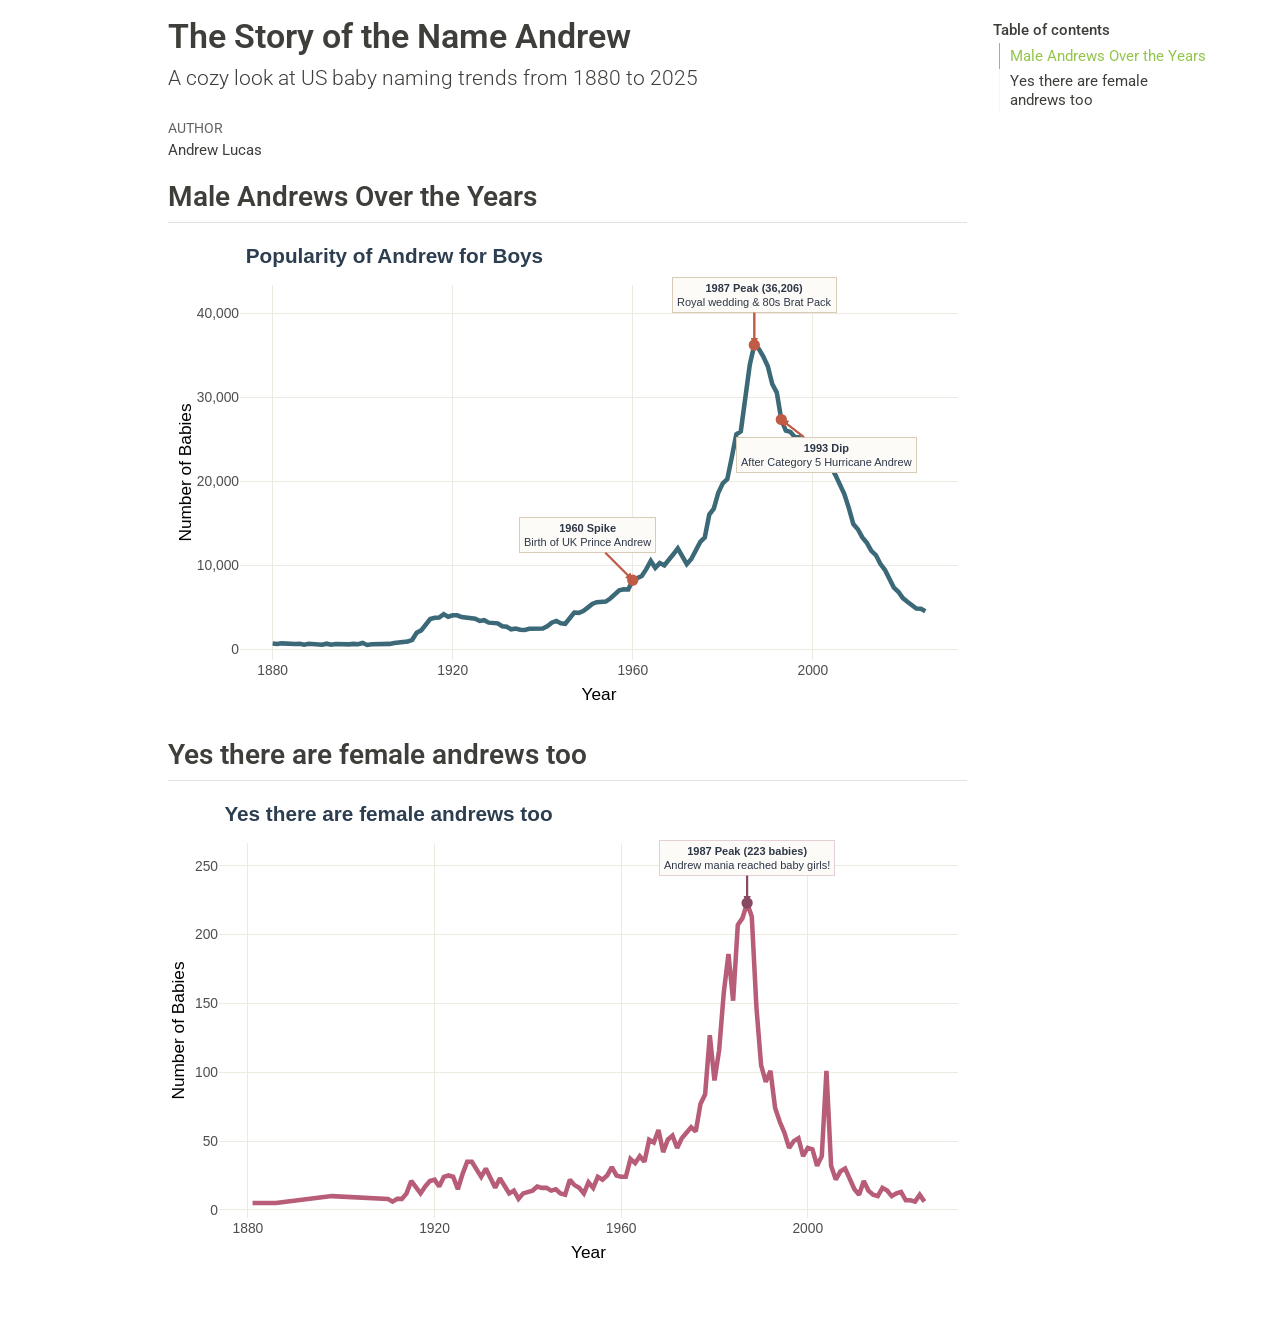
==== commit 351e83eb: "Built site for gh-pages" ====
--- a/index.html
+++ b/index.html
@@ -8,7 +8,7 @@
 
 <meta name="author" content="Andrew Lucas">
 
-<title>Popularity of the Name Andrew</title>
+<title>The Story of the Name Andrew</title>
 <style>
 /* Default styles provided by pandoc.
 ** See https://pandoc.org/MANUAL.html#variables-for-html for config info.
@@ -40,7 +40,7 @@
 <link href="analysis_files/libs/quarto-html/quarto-syntax-highlighting-64a204ab8560d761af7679ceaba22944.css" rel="stylesheet" id="quarto-text-highlighting-styles">
 <script src="analysis_files/libs/bootstrap/bootstrap.min.js"></script>
 <link href="analysis_files/libs/bootstrap/bootstrap-icons.css" rel="stylesheet">
-<link href="analysis_files/libs/bootstrap/bootstrap-c19e201e7c4750a027ac7a2f6584b086.min.css" rel="stylesheet" append-hash="true" id="quarto-bootstrap" data-mode="light">
+<link href="analysis_files/libs/bootstrap/bootstrap-280f39405da972a3a39c595b103afe03.min.css" rel="stylesheet" append-hash="true" id="quarto-bootstrap" data-mode="light">
 <link href="analysis_files/libs/htmltools-fill-0.5.9/fill.css" rel="stylesheet">
 <script src="analysis_files/libs/htmlwidgets-1.6.4/htmlwidgets.js"></script>
 <script src="analysis_files/libs/plotly-binding-4.12.1/plotly.js"></script>
@@ -54,15 +54,25 @@
 
 </head>
 
-<body class="fullcontent quarto-light">
+<body class="quarto-light">
 
 <div id="quarto-content" class="page-columns page-rows-contents page-layout-article">
-
+<div id="quarto-margin-sidebar" class="sidebar margin-sidebar">
+  <nav id="TOC" role="doc-toc" class="toc-active">
+    <h2 id="toc-title">Table of contents</h2>
+   
+  <ul>
+  <li><a href="#male-andrews-over-the-years" id="toc-male-andrews-over-the-years" class="nav-link active" data-scroll-target="#male-andrews-over-the-years">Male Andrews Over the Years</a></li>
+  <li><a href="#yes-there-are-female-andrews-too" id="toc-yes-there-are-female-andrews-too" class="nav-link" data-scroll-target="#yes-there-are-female-andrews-too">Yes there are female andrews too</a></li>
+  </ul>
+</nav>
+</div>
 <main class="content" id="quarto-document-content">
 
 <header id="title-block-header" class="quarto-title-block default">
 <div class="quarto-title">
-<h1 class="title">Popularity of the Name Andrew</h1>
+<h1 class="title">The Story of the Name Andrew</h1>
+<p class="subtitle lead">A cozy look at US baby naming trends from 1880 to 2025</p>
 </div>
 
 
@@ -89,17 +99,17 @@
 <h2 class="anchored" data-anchor-id="male-andrews-over-the-years">Male Andrews Over the Years</h2>
 <div class="cell">
 <div class="cell-output-display">
-<div class="plotly html-widget html-fill-item" id="htmlwidget-4713b41f3aa05ffff0c2" style="width:100%;height:464px;"></div>
-<script type="application/json" data-for="htmlwidget-4713b41f3aa05ffff0c2">{"x":{"data":[{"x":[1880,1881,1882,1883,1884,1885,1886,1887,1888,1889,1890,1891,1892,1893,1894,1895,1896,1897,1898,1899,1900,1901,1902,1903,1904,1905,1906,1907,1908,1909,1910,1911,1912,1913,1914,1915,1916,1917,1918,1919,1920,1921,1922,1923,1924,1925,1926,1927,1928,1929,1930,1931,1932,1933,1934,1935,1936,1937,1938,1939,1940,1941,1942,1943,1944,1945,1946,1947,1948,1949,1950,1951,1952,1953,1954,1955,1956,1957,1958,1959,1960,1961,1962,1963,1964,1965,1966,1967,1968,1969,1970,1971,1972,1973,1974,1975,1976,1977,1978,1979,1980,1981,1982,1983,1984,1985,1986,1987,1988,1989,1990,1991,1992,1993,1994,1995,1996,1997,1998,1999,2000,2001,2002,2003,2004,2005,2006,2007,2008,2009,2010,2011,2012,2013,2014,2015,2016,2017,2018,2019,2020,2021,2022,2023,2024,2025],"y":[644,588,673,623,616,599,614,520,615,561,575,521,637,520,594,562,566,555,611,578,718,479,558,550,546,619,611,708,722,766,884,1098,1946,2222,2965,3573,3723,3752,4138,3851,4026,4015,3803,3748,3744,3617,3344,3437,3142,3076,3056,2714,2645,2344,2443,2291,2276,2405,2411,2440,2431,2708,3142,3352,3056,3007,3758,4346,4305,4513,4932,5373,5572,5626,5653,6012,6603,6997,7115,7089,8201,8483,8697,9514,10494,9673,10235,9967,10563,11282,11989,10911,10111,10728,11778,12756,13301,16017,16720,18618,19730,20232,22833,25559,25916,30178,33858,36206,35745,34817,33673,31539,30542,27326,26019,25860,25244,25208,23664,23866,23658,22422,22037,22162,21717,20742,19733,18461,16779,14877,14269,13297,12643,11684,11189,10147,9437,8290,7315,6815,6068,5623,5168,4812,4791,4497],"text":["year: 1880<br />n:   644","year: 1881<br />n:   588","year: 1882<br />n:   673","year: 1883<br />n:   623","year: 1884<br />n:   616","year: 1885<br />n:   599","year: 1886<br />n:   614","year: 1887<br />n:   520","year: 1888<br />n:   615","year: 1889<br />n:   561","year: 1890<br />n:   575","year: 1891<br />n:   521","year: 1892<br />n:   637","year: 1893<br />n:   520","year: 1894<br />n:   594","year: 1895<br />n:   562","year: 1896<br />n:   566","year: 1897<br />n:   555","year: 1898<br />n:   611","year: 1899<br />n:   578","year: 1900<br />n:   718","year: 1901<br />n:   479","year: 1902<br />n:   558","year: 1903<br />n:   550","year: 1904<br />n:   546","year: 1905<br />n:   619","year: 1906<br />n:   611","year: 1907<br />n:   708","year: 1908<br />n:   722","year: 1909<br />n:   766","year: 1910<br />n:   884","year: 1911<br />n:  1098","year: 1912<br />n:  1946","year: 1913<br />n:  2222","year: 1914<br />n:  2965","year: 1915<br />n:  3573","year: 1916<br />n:  3723","year: 1917<br />n:  3752","year: 1918<br />n:  4138","year: 1919<br />n:  3851","year: 1920<br />n:  4026","year: 1921<br />n:  4015","year: 1922<br />n:  3803","year: 1923<br />n:  3748","year: 1924<br />n:  3744","year: 1925<br />n:  3617","year: 1926<br />n:  3344","year: 1927<br />n:  3437","year: 1928<br />n:  3142","year: 1929<br />n:  3076","year: 1930<br />n:  3056","year: 1931<br />n:  2714","year: 1932<br />n:  2645","year: 1933<br />n:  2344","year: 1934<br />n:  2443","year: 1935<br />n:  2291","year: 1936<br />n:  2276","year: 1937<br />n:  2405","year: 1938<br />n:  2411","year: 1939<br />n:  2440","year: 1940<br />n:  2431","year: 1941<br />n:  2708","year: 1942<br />n:  3142","year: 1943<br />n:  3352","year: 1944<br />n:  3056","year: 1945<br />n:  3007","year: 1946<br />n:  3758","year: 1947<br />n:  4346","year: 1948<br />n:  4305","year: 1949<br />n:  4513","year: 1950<br />n:  4932","year: 1951<br />n:  5373","year: 1952<br />n:  5572","year: 1953<br />n:  5626","year: 1954<br />n:  5653","year: 1955<br />n:  6012","year: 1956<br />n:  6603","year: 1957<br />n:  6997","year: 1958<br />n:  7115","year: 1959<br />n:  7089","year: 1960<br />n:  8201","year: 1961<br />n:  8483","year: 1962<br />n:  8697","year: 1963<br />n:  9514","year: 1964<br />n: 10494","year: 1965<br />n:  9673","year: 1966<br />n: 10235","year: 1967<br />n:  9967","year: 1968<br />n: 10563","year: 1969<br />n: 11282","year: 1970<br />n: 11989","year: 1971<br />n: 10911","year: 1972<br />n: 10111","year: 1973<br />n: 10728","year: 1974<br />n: 11778","year: 1975<br />n: 12756","year: 1976<br />n: 13301","year: 1977<br />n: 16017","year: 1978<br />n: 16720","year: 1979<br />n: 18618","year: 1980<br />n: 19730","year: 1981<br />n: 20232","year: 1982<br />n: 22833","year: 1983<br />n: 25559","year: 1984<br />n: 25916","year: 1985<br />n: 30178","year: 1986<br />n: 33858","year: 1987<br />n: 36206","year: 1988<br />n: 35745","year: 1989<br />n: 34817","year: 1990<br />n: 33673","year: 1991<br />n: 31539","year: 1992<br />n: 30542","year: 1993<br />n: 27326","year: 1994<br />n: 26019","year: 1995<br />n: 25860","year: 1996<br />n: 25244","year: 1997<br />n: 25208","year: 1998<br />n: 23664","year: 1999<br />n: 23866","year: 2000<br />n: 23658","year: 2001<br />n: 22422","year: 2002<br />n: 22037","year: 2003<br />n: 22162","year: 2004<br />n: 21717","year: 2005<br />n: 20742","year: 2006<br />n: 19733","year: 2007<br />n: 18461","year: 2008<br />n: 16779","year: 2009<br />n: 14877","year: 2010<br />n: 14269","year: 2011<br />n: 13297","year: 2012<br />n: 12643","year: 2013<br />n: 11684","year: 2014<br />n: 11189","year: 2015<br />n: 10147","year: 2016<br />n:  9437","year: 2017<br />n:  8290","year: 2018<br />n:  7315","year: 2019<br />n:  6815","year: 2020<br />n:  6068","year: 2021<br />n:  5623","year: 2022<br />n:  5168","year: 2023<br />n:  4812","year: 2024<br />n:  4791","year: 2025<br />n:  4497"],"type":"scatter","mode":"lines","line":{"width":3.7795275590551185,"color":"rgba(31,120,180,1)","dash":"solid"},"hoveron":"points","showlegend":false,"xaxis":"x","yaxis":"y","hoverinfo":"text","frame":null},{"x":[1960,1987,1993],"y":[8201,36206,27326],"text":["year: 1960<br />n:  8201","year: 1987<br />n: 36206","year: 1993<br />n: 27326"],"type":"scatter","mode":"markers","marker":{"autocolorscale":false,"color":"rgba(227,26,28,1)","opacity":1,"size":9.4488188976377963,"symbol":"circle","line":{"width":1.8897637795275593,"color":"rgba(227,26,28,1)"}},"hoveron":"points","showlegend":false,"xaxis":"x","yaxis":"y","hoverinfo":"text","frame":null},{"x":[1960,1987,1993],"y":[8201,36206,27326],"text":["1960 Spike: Birth of UK Prince Andrew","1987 Peak: Royal wedding & 80s pop culture","1993 Dip: Post-Hurricane Andrew (1992)"],"hovertext":["year: 1960<br />n:  8201<br />label: 1960 Spike: Birth of UK Prince Andrew","year: 1987<br />n: 36206<br />label: 1987 Peak: Royal wedding & 80s pop culture","year: 1993<br />n: 27326<br />label: 1993 Dip: Post-Hurricane Andrew (1992)"],"textfont":{"size":11.338582677165356,"color":"rgba(0,0,0,1)"},"type":"scatter","mode":"text","hoveron":"points","showlegend":false,"xaxis":"x","yaxis":"y","hoverinfo":"text","frame":null}],"layout":{"margin":{"t":40.840182648401829,"r":7.3059360730593621,"b":37.260273972602747,"l":54.794520547945211},"paper_bgcolor":"rgba(255,255,255,1)","font":{"color":"rgba(0,0,0,1)","family":"","size":14.611872146118724},"title":{"text":"Popularity of the Name Andrew (Males)","font":{"color":"rgba(0,0,0,1)","family":"","size":17.534246575342465},"x":0,"xref":"paper"},"xaxis":{"domain":[0,1],"automargin":true,"type":"linear","autorange":false,"range":[1872.75,2032.25],"tickmode":"array","ticktext":["1880","1920","1960","2000"],"tickvals":[1880,1920,1960,2000],"categoryorder":"array","categoryarray":["1880","1920","1960","2000"],"nticks":null,"ticks":"","tickcolor":null,"ticklen":3.6529680365296811,"tickwidth":0,"showticklabels":true,"tickfont":{"color":"rgba(77,77,77,1)","family":"","size":11.68949771689498},"tickangle":-0,"showline":false,"linecolor":null,"linewidth":0,"showgrid":true,"gridcolor":"rgba(235,235,235,1)","gridwidth":0.66417600664176002,"zeroline":false,"anchor":"y","title":{"text":"Year","font":{"color":"rgba(0,0,0,1)","family":"","size":14.611872146118724}},"hoverformat":".2f"},"yaxis":{"domain":[0,1],"automargin":true,"type":"linear","autorange":false,"range":[-1307.3500000000001,41565.050000000003],"tickmode":"array","ticktext":["0","10000","20000","30000","40000"],"tickvals":[0,10000.000000000002,20000,30000,40000],"categoryorder":"array","categoryarray":["0","10000","20000","30000","40000"],"nticks":null,"ticks":"","tickcolor":null,"ticklen":3.6529680365296811,"tickwidth":0,"showticklabels":true,"tickfont":{"color":"rgba(77,77,77,1)","family":"","size":11.68949771689498},"tickangle":-0,"showline":false,"linecolor":null,"linewidth":0,"showgrid":true,"gridcolor":"rgba(235,235,235,1)","gridwidth":0.66417600664176002,"zeroline":false,"anchor":"x","title":{"text":"Number of Babies","font":{"color":"rgba(0,0,0,1)","family":"","size":14.611872146118724}},"hoverformat":".2f"},"shapes":[],"showlegend":false,"legend":{"bgcolor":null,"bordercolor":null,"borderwidth":0,"font":{"color":"rgba(0,0,0,1)","family":"","size":11.68949771689498}},"hovermode":"closest","barmode":"relative"},"config":{"doubleClick":"reset","modeBarButtonsToAdd":["hoverclosest","hovercompare"],"showSendToCloud":false},"source":"A","attrs":{"56ad17d5331c":{"x":{},"y":{},"type":"scatter"},"56ad25b6abae":{"x":{},"y":{}},"56ad603970cf":{"x":{},"y":{},"label":{}}},"cur_data":"56ad17d5331c","visdat":{"56ad17d5331c":["function (y) ","x"],"56ad25b6abae":["function (y) ","x"],"56ad603970cf":["function (y) ","x"]},"highlight":{"on":"plotly_click","persistent":false,"dynamic":false,"selectize":false,"opacityDim":0.20000000000000001,"selected":{"opacity":1},"debounce":0},"shinyEvents":["plotly_hover","plotly_click","plotly_selected","plotly_relayout","plotly_brushed","plotly_brushing","plotly_clickannotation","plotly_doubleclick","plotly_deselect","plotly_afterplot","plotly_sunburstclick"],"base_url":"https://plot.ly"},"evals":[],"jsHooks":[]}</script>
+<div class="plotly html-widget html-fill-item" id="htmlwidget-26d8f335af2c1f172342" style="width:100%;height:464px;"></div>
+<script type="application/json" data-for="htmlwidget-26d8f335af2c1f172342">{"x":{"data":[{"x":[1880,1881,1882,1883,1884,1885,1886,1887,1888,1889,1890,1891,1892,1893,1894,1895,1896,1897,1898,1899,1900,1901,1902,1903,1904,1905,1906,1907,1908,1909,1910,1911,1912,1913,1914,1915,1916,1917,1918,1919,1920,1921,1922,1923,1924,1925,1926,1927,1928,1929,1930,1931,1932,1933,1934,1935,1936,1937,1938,1939,1940,1941,1942,1943,1944,1945,1946,1947,1948,1949,1950,1951,1952,1953,1954,1955,1956,1957,1958,1959,1960,1961,1962,1963,1964,1965,1966,1967,1968,1969,1970,1971,1972,1973,1974,1975,1976,1977,1978,1979,1980,1981,1982,1983,1984,1985,1986,1987,1988,1989,1990,1991,1992,1993,1994,1995,1996,1997,1998,1999,2000,2001,2002,2003,2004,2005,2006,2007,2008,2009,2010,2011,2012,2013,2014,2015,2016,2017,2018,2019,2020,2021,2022,2023,2024,2025],"y":[644,588,673,623,616,599,614,520,615,561,575,521,637,520,594,562,566,555,611,578,718,479,558,550,546,619,611,708,722,766,884,1098,1946,2222,2965,3573,3723,3752,4138,3851,4026,4015,3803,3748,3744,3617,3344,3437,3142,3076,3056,2714,2645,2344,2443,2291,2276,2405,2411,2440,2431,2708,3142,3352,3056,3007,3758,4346,4305,4513,4932,5373,5572,5626,5653,6012,6603,6997,7115,7089,8201,8483,8697,9514,10494,9673,10235,9967,10563,11282,11989,10911,10111,10728,11778,12756,13301,16017,16720,18618,19730,20232,22833,25559,25916,30178,33858,36206,35745,34817,33673,31539,30542,27326,26019,25860,25244,25208,23664,23866,23658,22422,22037,22162,21717,20742,19733,18461,16779,14877,14269,13297,12643,11684,11189,10147,9437,8290,7315,6815,6068,5623,5168,4812,4791,4497],"text":["<b>Year:<\/b> 1880<br><b>Babies:<\/b> 644","<b>Year:<\/b> 1881<br><b>Babies:<\/b> 588","<b>Year:<\/b> 1882<br><b>Babies:<\/b> 673","<b>Year:<\/b> 1883<br><b>Babies:<\/b> 623","<b>Year:<\/b> 1884<br><b>Babies:<\/b> 616","<b>Year:<\/b> 1885<br><b>Babies:<\/b> 599","<b>Year:<\/b> 1886<br><b>Babies:<\/b> 614","<b>Year:<\/b> 1887<br><b>Babies:<\/b> 520","<b>Year:<\/b> 1888<br><b>Babies:<\/b> 615","<b>Year:<\/b> 1889<br><b>Babies:<\/b> 561","<b>Year:<\/b> 1890<br><b>Babies:<\/b> 575","<b>Year:<\/b> 1891<br><b>Babies:<\/b> 521","<b>Year:<\/b> 1892<br><b>Babies:<\/b> 637","<b>Year:<\/b> 1893<br><b>Babies:<\/b> 520","<b>Year:<\/b> 1894<br><b>Babies:<\/b> 594","<b>Year:<\/b> 1895<br><b>Babies:<\/b> 562","<b>Year:<\/b> 1896<br><b>Babies:<\/b> 566","<b>Year:<\/b> 1897<br><b>Babies:<\/b> 555","<b>Year:<\/b> 1898<br><b>Babies:<\/b> 611","<b>Year:<\/b> 1899<br><b>Babies:<\/b> 578","<b>Year:<\/b> 1900<br><b>Babies:<\/b> 718","<b>Year:<\/b> 1901<br><b>Babies:<\/b> 479","<b>Year:<\/b> 1902<br><b>Babies:<\/b> 558","<b>Year:<\/b> 1903<br><b>Babies:<\/b> 550","<b>Year:<\/b> 1904<br><b>Babies:<\/b> 546","<b>Year:<\/b> 1905<br><b>Babies:<\/b> 619","<b>Year:<\/b> 1906<br><b>Babies:<\/b> 611","<b>Year:<\/b> 1907<br><b>Babies:<\/b> 708","<b>Year:<\/b> 1908<br><b>Babies:<\/b> 722","<b>Year:<\/b> 1909<br><b>Babies:<\/b> 766","<b>Year:<\/b> 1910<br><b>Babies:<\/b> 884","<b>Year:<\/b> 1911<br><b>Babies:<\/b> 1,098","<b>Year:<\/b> 1912<br><b>Babies:<\/b> 1,946","<b>Year:<\/b> 1913<br><b>Babies:<\/b> 2,222","<b>Year:<\/b> 1914<br><b>Babies:<\/b> 2,965","<b>Year:<\/b> 1915<br><b>Babies:<\/b> 3,573","<b>Year:<\/b> 1916<br><b>Babies:<\/b> 3,723","<b>Year:<\/b> 1917<br><b>Babies:<\/b> 3,752","<b>Year:<\/b> 1918<br><b>Babies:<\/b> 4,138","<b>Year:<\/b> 1919<br><b>Babies:<\/b> 3,851","<b>Year:<\/b> 1920<br><b>Babies:<\/b> 4,026","<b>Year:<\/b> 1921<br><b>Babies:<\/b> 4,015","<b>Year:<\/b> 1922<br><b>Babies:<\/b> 3,803","<b>Year:<\/b> 1923<br><b>Babies:<\/b> 3,748","<b>Year:<\/b> 1924<br><b>Babies:<\/b> 3,744","<b>Year:<\/b> 1925<br><b>Babies:<\/b> 3,617","<b>Year:<\/b> 1926<br><b>Babies:<\/b> 3,344","<b>Year:<\/b> 1927<br><b>Babies:<\/b> 3,437","<b>Year:<\/b> 1928<br><b>Babies:<\/b> 3,142","<b>Year:<\/b> 1929<br><b>Babies:<\/b> 3,076","<b>Year:<\/b> 1930<br><b>Babies:<\/b> 3,056","<b>Year:<\/b> 1931<br><b>Babies:<\/b> 2,714","<b>Year:<\/b> 1932<br><b>Babies:<\/b> 2,645","<b>Year:<\/b> 1933<br><b>Babies:<\/b> 2,344","<b>Year:<\/b> 1934<br><b>Babies:<\/b> 2,443","<b>Year:<\/b> 1935<br><b>Babies:<\/b> 2,291","<b>Year:<\/b> 1936<br><b>Babies:<\/b> 2,276","<b>Year:<\/b> 1937<br><b>Babies:<\/b> 2,405","<b>Year:<\/b> 1938<br><b>Babies:<\/b> 2,411","<b>Year:<\/b> 1939<br><b>Babies:<\/b> 2,440","<b>Year:<\/b> 1940<br><b>Babies:<\/b> 2,431","<b>Year:<\/b> 1941<br><b>Babies:<\/b> 2,708","<b>Year:<\/b> 1942<br><b>Babies:<\/b> 3,142","<b>Year:<\/b> 1943<br><b>Babies:<\/b> 3,352","<b>Year:<\/b> 1944<br><b>Babies:<\/b> 3,056","<b>Year:<\/b> 1945<br><b>Babies:<\/b> 3,007","<b>Year:<\/b> 1946<br><b>Babies:<\/b> 3,758","<b>Year:<\/b> 1947<br><b>Babies:<\/b> 4,346","<b>Year:<\/b> 1948<br><b>Babies:<\/b> 4,305","<b>Year:<\/b> 1949<br><b>Babies:<\/b> 4,513","<b>Year:<\/b> 1950<br><b>Babies:<\/b> 4,932","<b>Year:<\/b> 1951<br><b>Babies:<\/b> 5,373","<b>Year:<\/b> 1952<br><b>Babies:<\/b> 5,572","<b>Year:<\/b> 1953<br><b>Babies:<\/b> 5,626","<b>Year:<\/b> 1954<br><b>Babies:<\/b> 5,653","<b>Year:<\/b> 1955<br><b>Babies:<\/b> 6,012","<b>Year:<\/b> 1956<br><b>Babies:<\/b> 6,603","<b>Year:<\/b> 1957<br><b>Babies:<\/b> 6,997","<b>Year:<\/b> 1958<br><b>Babies:<\/b> 7,115","<b>Year:<\/b> 1959<br><b>Babies:<\/b> 7,089","<b>Year:<\/b> 1960<br><b>Babies:<\/b> 8,201","<b>Year:<\/b> 1961<br><b>Babies:<\/b> 8,483","<b>Year:<\/b> 1962<br><b>Babies:<\/b> 8,697","<b>Year:<\/b> 1963<br><b>Babies:<\/b> 9,514","<b>Year:<\/b> 1964<br><b>Babies:<\/b> 10,494","<b>Year:<\/b> 1965<br><b>Babies:<\/b> 9,673","<b>Year:<\/b> 1966<br><b>Babies:<\/b> 10,235","<b>Year:<\/b> 1967<br><b>Babies:<\/b> 9,967","<b>Year:<\/b> 1968<br><b>Babies:<\/b> 10,563","<b>Year:<\/b> 1969<br><b>Babies:<\/b> 11,282","<b>Year:<\/b> 1970<br><b>Babies:<\/b> 11,989","<b>Year:<\/b> 1971<br><b>Babies:<\/b> 10,911","<b>Year:<\/b> 1972<br><b>Babies:<\/b> 10,111","<b>Year:<\/b> 1973<br><b>Babies:<\/b> 10,728","<b>Year:<\/b> 1974<br><b>Babies:<\/b> 11,778","<b>Year:<\/b> 1975<br><b>Babies:<\/b> 12,756","<b>Year:<\/b> 1976<br><b>Babies:<\/b> 13,301","<b>Year:<\/b> 1977<br><b>Babies:<\/b> 16,017","<b>Year:<\/b> 1978<br><b>Babies:<\/b> 16,720","<b>Year:<\/b> 1979<br><b>Babies:<\/b> 18,618","<b>Year:<\/b> 1980<br><b>Babies:<\/b> 19,730","<b>Year:<\/b> 1981<br><b>Babies:<\/b> 20,232","<b>Year:<\/b> 1982<br><b>Babies:<\/b> 22,833","<b>Year:<\/b> 1983<br><b>Babies:<\/b> 25,559","<b>Year:<\/b> 1984<br><b>Babies:<\/b> 25,916","<b>Year:<\/b> 1985<br><b>Babies:<\/b> 30,178","<b>Year:<\/b> 1986<br><b>Babies:<\/b> 33,858","<b>Year:<\/b> 1987<br><b>Babies:<\/b> 36,206","<b>Year:<\/b> 1988<br><b>Babies:<\/b> 35,745","<b>Year:<\/b> 1989<br><b>Babies:<\/b> 34,817","<b>Year:<\/b> 1990<br><b>Babies:<\/b> 33,673","<b>Year:<\/b> 1991<br><b>Babies:<\/b> 31,539","<b>Year:<\/b> 1992<br><b>Babies:<\/b> 30,542","<b>Year:<\/b> 1993<br><b>Babies:<\/b> 27,326","<b>Year:<\/b> 1994<br><b>Babies:<\/b> 26,019","<b>Year:<\/b> 1995<br><b>Babies:<\/b> 25,860","<b>Year:<\/b> 1996<br><b>Babies:<\/b> 25,244","<b>Year:<\/b> 1997<br><b>Babies:<\/b> 25,208","<b>Year:<\/b> 1998<br><b>Babies:<\/b> 23,664","<b>Year:<\/b> 1999<br><b>Babies:<\/b> 23,866","<b>Year:<\/b> 2000<br><b>Babies:<\/b> 23,658","<b>Year:<\/b> 2001<br><b>Babies:<\/b> 22,422","<b>Year:<\/b> 2002<br><b>Babies:<\/b> 22,037","<b>Year:<\/b> 2003<br><b>Babies:<\/b> 22,162","<b>Year:<\/b> 2004<br><b>Babies:<\/b> 21,717","<b>Year:<\/b> 2005<br><b>Babies:<\/b> 20,742","<b>Year:<\/b> 2006<br><b>Babies:<\/b> 19,733","<b>Year:<\/b> 2007<br><b>Babies:<\/b> 18,461","<b>Year:<\/b> 2008<br><b>Babies:<\/b> 16,779","<b>Year:<\/b> 2009<br><b>Babies:<\/b> 14,877","<b>Year:<\/b> 2010<br><b>Babies:<\/b> 14,269","<b>Year:<\/b> 2011<br><b>Babies:<\/b> 13,297","<b>Year:<\/b> 2012<br><b>Babies:<\/b> 12,643","<b>Year:<\/b> 2013<br><b>Babies:<\/b> 11,684","<b>Year:<\/b> 2014<br><b>Babies:<\/b> 11,189","<b>Year:<\/b> 2015<br><b>Babies:<\/b> 10,147","<b>Year:<\/b> 2016<br><b>Babies:<\/b> 9,437","<b>Year:<\/b> 2017<br><b>Babies:<\/b> 8,290","<b>Year:<\/b> 2018<br><b>Babies:<\/b> 7,315","<b>Year:<\/b> 2019<br><b>Babies:<\/b> 6,815","<b>Year:<\/b> 2020<br><b>Babies:<\/b> 6,068","<b>Year:<\/b> 2021<br><b>Babies:<\/b> 5,623","<b>Year:<\/b> 2022<br><b>Babies:<\/b> 5,168","<b>Year:<\/b> 2023<br><b>Babies:<\/b> 4,812","<b>Year:<\/b> 2024<br><b>Babies:<\/b> 4,791","<b>Year:<\/b> 2025<br><b>Babies:<\/b> 4,497"],"type":"scatter","mode":"lines","line":{"width":4.5354330708661417,"color":"rgba(59,105,120,1)","dash":"solid"},"hoveron":"points","showlegend":false,"xaxis":"x","yaxis":"y","hoverinfo":"text","frame":null},{"x":[1960,1987,1993],"y":[8201,36206,27326],"text":["<b>Year:<\/b> 1960<br><b>Babies:<\/b> 8,201","<b>Year:<\/b> 1987<br><b>Babies:<\/b> 36,206","<b>Year:<\/b> 1993<br><b>Babies:<\/b> 27,326"],"type":"scatter","mode":"markers","marker":{"autocolorscale":false,"color":"rgba(192,92,70,1)","opacity":1,"size":9.4488188976377963,"symbol":"circle","line":{"width":1.8897637795275593,"color":"rgba(192,92,70,1)"}},"hoveron":"points","showlegend":false,"xaxis":"x","yaxis":"y","hoverinfo":"text","frame":null}],"layout":{"margin":{"t":45.356579493565803,"r":8.6342880863428828,"b":44.034869240348698,"l":71.664591116645923},"paper_bgcolor":"rgba(255,255,255,1)","font":{"color":"rgba(0,0,0,1)","family":"","size":17.268576172685762},"title":{"text":"<b> Popularity of Andrew for Boys <\/b>","font":{"color":"rgba(44,62,80,1)","family":"","size":20.722291407222919},"x":0,"xref":"paper"},"xaxis":{"domain":[0,1],"automargin":true,"type":"linear","autorange":false,"range":[1872.75,2032.25],"tickmode":"array","ticktext":["1880","1920","1960","2000"],"tickvals":[1880,1920,1960,2000],"categoryorder":"array","categoryarray":["1880","1920","1960","2000"],"nticks":null,"ticks":"","tickcolor":null,"ticklen":4.3171440431714405,"tickwidth":0,"showticklabels":true,"tickfont":{"color":"rgba(77,77,77,1)","family":"","size":13.814860938148611},"tickangle":-0,"showline":false,"linecolor":null,"linewidth":0,"showgrid":true,"gridcolor":"rgba(237,234,225,1)","gridwidth":0.78493528057662576,"zeroline":false,"anchor":"y","title":{"text":"Year","font":{"color":"rgba(0,0,0,1)","family":"","size":17.268576172685762}},"hoverformat":".2f"},"yaxis":{"domain":[0,1],"automargin":true,"type":"linear","autorange":false,"range":[-1307.3500000000001,43351.400000000001],"tickmode":"array","ticktext":["0","10,000","20,000","30,000","40,000"],"tickvals":[0,10000,20000,30000,40000],"categoryorder":"array","categoryarray":["0","10,000","20,000","30,000","40,000"],"nticks":null,"ticks":"","tickcolor":null,"ticklen":4.3171440431714414,"tickwidth":0,"showticklabels":true,"tickfont":{"color":"rgba(77,77,77,1)","family":"","size":13.814860938148611},"tickangle":-0,"showline":false,"linecolor":null,"linewidth":0,"showgrid":true,"gridcolor":"rgba(237,234,225,1)","gridwidth":0.78493528057662576,"zeroline":false,"anchor":"x","title":{"text":"Number of Babies","font":{"color":"rgba(0,0,0,1)","family":"","size":17.268576172685762}},"hoverformat":".2f"},"shapes":[],"showlegend":false,"legend":{"bgcolor":null,"bordercolor":null,"borderwidth":0,"font":{"color":"rgba(0,0,0,1)","family":"","size":13.814860938148611}},"hovermode":"closest","barmode":"relative","annotations":[{"text":"<b>1960 Spike<\/b><br>Birth of UK Prince Andrew","x":1960,"y":8201,"showarrow":true,"arrowhead":2,"arrowsize":0.69999999999999996,"arrowcolor":"#c05c46","ax":-45,"ay":-45,"bgcolor":"#fdfbf7","bordercolor":"#d9cbb8","borderwidth":1,"borderpad":4,"font":{"size":11,"color":"#2d3748"}},{"text":"<b>1960 Spike<\/b><br>Birth of UK Prince Andrew","x":1960,"y":8201,"showarrow":true,"arrowhead":2,"arrowsize":0.69999999999999996,"arrowcolor":"#c05c46","ax":-45,"ay":-45,"bgcolor":"#fdfbf7","bordercolor":"#d9cbb8","borderwidth":1,"borderpad":4,"font":{"size":11,"color":"#2d3748"}},{"text":"<b>1987 Peak (36,206)<\/b><br>Royal wedding & 80s Brat Pack","x":1987,"y":36206,"showarrow":true,"arrowhead":2,"arrowsize":0.69999999999999996,"arrowcolor":"#c05c46","ax":0,"ay":-50,"bgcolor":"#fdfbf7","bordercolor":"#d9cbb8","borderwidth":1,"borderpad":4,"font":{"size":11,"color":"#2d3748"}},{"text":"<b>1987 Peak (36,206)<\/b><br>Royal wedding & 80s Brat Pack","x":1987,"y":36206,"showarrow":true,"arrowhead":2,"arrowsize":0.69999999999999996,"arrowcolor":"#c05c46","ax":0,"ay":-50,"bgcolor":"#fdfbf7","bordercolor":"#d9cbb8","borderwidth":1,"borderpad":4,"font":{"size":11,"color":"#2d3748"}},{"text":"<b>1993 Dip<\/b><br>After Category 5 Hurricane Andrew","x":1993,"y":27326,"showarrow":true,"arrowhead":2,"arrowsize":0.69999999999999996,"arrowcolor":"#c05c46","ax":45,"ay":35,"bgcolor":"#fdfbf7","bordercolor":"#d9cbb8","borderwidth":1,"borderpad":4,"font":{"size":11,"color":"#2d3748"}},{"text":"<b>1993 Dip<\/b><br>After Category 5 Hurricane Andrew","x":1993,"y":27326,"showarrow":true,"arrowhead":2,"arrowsize":0.69999999999999996,"arrowcolor":"#c05c46","ax":45,"ay":35,"bgcolor":"#fdfbf7","bordercolor":"#d9cbb8","borderwidth":1,"borderpad":4,"font":{"size":11,"color":"#2d3748"}}]},"config":{"doubleClick":"reset","modeBarButtonsToAdd":["hoverclosest","hovercompare"],"showSendToCloud":false},"source":"A","attrs":{"60af39efeb53":{"x":{},"y":{},"text":{},"type":"scatter"},"60af5a2194ad":{"x":{},"y":{},"text":{}}},"cur_data":"60af39efeb53","visdat":{"60af39efeb53":["function (y) ","x"],"60af5a2194ad":["function (y) ","x"]},"highlight":{"on":"plotly_click","persistent":false,"dynamic":false,"selectize":false,"opacityDim":0.20000000000000001,"selected":{"opacity":1},"debounce":0},"shinyEvents":["plotly_hover","plotly_click","plotly_selected","plotly_relayout","plotly_brushed","plotly_brushing","plotly_clickannotation","plotly_doubleclick","plotly_deselect","plotly_afterplot","plotly_sunburstclick"],"base_url":"https://plot.ly"},"evals":[],"jsHooks":[]}</script>
 </div>
 </div>
 </section>
-<section id="female-andrews" class="level2">
-<h2 class="anchored" data-anchor-id="female-andrews">Female Andrews</h2>
+<section id="yes-there-are-female-andrews-too" class="level2">
+<h2 class="anchored" data-anchor-id="yes-there-are-female-andrews-too">Yes there are female andrews too</h2>
 <div class="cell">
 <div class="cell-output-display">
-<div class="plotly html-widget html-fill-item" id="htmlwidget-e923327daf6ea841213c" style="width:100%;height:464px;"></div>
-<script type="application/json" data-for="htmlwidget-e923327daf6ea841213c">{"x":{"data":[{"x":[1881,1886,1898,1910,1911,1912,1913,1914,1915,1916,1917,1918,1919,1920,1921,1922,1923,1924,1925,1926,1927,1928,1929,1930,1931,1932,1933,1934,1935,1936,1937,1938,1939,1940,1941,1942,1943,1944,1945,1946,1947,1948,1949,1950,1951,1952,1953,1954,1955,1956,1957,1958,1959,1960,1961,1962,1963,1964,1965,1966,1967,1968,1969,1970,1971,1972,1973,1974,1975,1976,1977,1978,1979,1980,1981,1982,1983,1984,1985,1986,1987,1988,1989,1990,1991,1992,1993,1994,1995,1996,1997,1998,1999,2000,2001,2002,2003,2004,2005,2006,2007,2008,2009,2010,2011,2012,2013,2014,2015,2016,2017,2018,2019,2020,2021,2022,2023,2024,2025],"y":[5,5,10,8,6,8,8,12,21,16,12,17,21,22,17,24,25,24,15,26,35,35,29,24,30,23,16,23,17,12,14,8,12,13,14,17,16,16,14,15,12,11,22,18,16,12,20,16,24,22,25,31,25,24,24,37,34,39,35,51,49,58,42,51,54,45,52,56,60,57,77,84,127,94,116,158,186,152,207,212,223,213,147,105,93,101,74,64,56,45,50,52,39,45,44,32,39,101,32,22,28,30,22,15,11,21,14,11,10,16,14,10,12,13,7,7,6,11,6],"text":["year: 1881<br />n:   5","year: 1886<br />n:   5","year: 1898<br />n:  10","year: 1910<br />n:   8","year: 1911<br />n:   6","year: 1912<br />n:   8","year: 1913<br />n:   8","year: 1914<br />n:  12","year: 1915<br />n:  21","year: 1916<br />n:  16","year: 1917<br />n:  12","year: 1918<br />n:  17","year: 1919<br />n:  21","year: 1920<br />n:  22","year: 1921<br />n:  17","year: 1922<br />n:  24","year: 1923<br />n:  25","year: 1924<br />n:  24","year: 1925<br />n:  15","year: 1926<br />n:  26","year: 1927<br />n:  35","year: 1928<br />n:  35","year: 1929<br />n:  29","year: 1930<br />n:  24","year: 1931<br />n:  30","year: 1932<br />n:  23","year: 1933<br />n:  16","year: 1934<br />n:  23","year: 1935<br />n:  17","year: 1936<br />n:  12","year: 1937<br />n:  14","year: 1938<br />n:   8","year: 1939<br />n:  12","year: 1940<br />n:  13","year: 1941<br />n:  14","year: 1942<br />n:  17","year: 1943<br />n:  16","year: 1944<br />n:  16","year: 1945<br />n:  14","year: 1946<br />n:  15","year: 1947<br />n:  12","year: 1948<br />n:  11","year: 1949<br />n:  22","year: 1950<br />n:  18","year: 1951<br />n:  16","year: 1952<br />n:  12","year: 1953<br />n:  20","year: 1954<br />n:  16","year: 1955<br />n:  24","year: 1956<br />n:  22","year: 1957<br />n:  25","year: 1958<br />n:  31","year: 1959<br />n:  25","year: 1960<br />n:  24","year: 1961<br />n:  24","year: 1962<br />n:  37","year: 1963<br />n:  34","year: 1964<br />n:  39","year: 1965<br />n:  35","year: 1966<br />n:  51","year: 1967<br />n:  49","year: 1968<br />n:  58","year: 1969<br />n:  42","year: 1970<br />n:  51","year: 1971<br />n:  54","year: 1972<br />n:  45","year: 1973<br />n:  52","year: 1974<br />n:  56","year: 1975<br />n:  60","year: 1976<br />n:  57","year: 1977<br />n:  77","year: 1978<br />n:  84","year: 1979<br />n: 127","year: 1980<br />n:  94","year: 1981<br />n: 116","year: 1982<br />n: 158","year: 1983<br />n: 186","year: 1984<br />n: 152","year: 1985<br />n: 207","year: 1986<br />n: 212","year: 1987<br />n: 223","year: 1988<br />n: 213","year: 1989<br />n: 147","year: 1990<br />n: 105","year: 1991<br />n:  93","year: 1992<br />n: 101","year: 1993<br />n:  74","year: 1994<br />n:  64","year: 1995<br />n:  56","year: 1996<br />n:  45","year: 1997<br />n:  50","year: 1998<br />n:  52","year: 1999<br />n:  39","year: 2000<br />n:  45","year: 2001<br />n:  44","year: 2002<br />n:  32","year: 2003<br />n:  39","year: 2004<br />n: 101","year: 2005<br />n:  32","year: 2006<br />n:  22","year: 2007<br />n:  28","year: 2008<br />n:  30","year: 2009<br />n:  22","year: 2010<br />n:  15","year: 2011<br />n:  11","year: 2012<br />n:  21","year: 2013<br />n:  14","year: 2014<br />n:  11","year: 2015<br />n:  10","year: 2016<br />n:  16","year: 2017<br />n:  14","year: 2018<br />n:  10","year: 2019<br />n:  12","year: 2020<br />n:  13","year: 2021<br />n:   7","year: 2022<br />n:   7","year: 2023<br />n:   6","year: 2024<br />n:  11","year: 2025<br />n:   6"],"type":"scatter","mode":"lines","line":{"width":3.7795275590551185,"color":"rgba(231,41,138,1)","dash":"solid"},"hoveron":"points","showlegend":false,"xaxis":"x","yaxis":"y","hoverinfo":"text","frame":null},{"x":[1987],"y":[223],"text":"year: 1987<br />n: 223","type":"scatter","mode":"markers","marker":{"autocolorscale":false,"color":"rgba(117,112,179,1)","opacity":1,"size":9.4488188976377963,"symbol":"circle","line":{"width":1.8897637795275593,"color":"rgba(117,112,179,1)"}},"hoveron":"points","showlegend":false,"xaxis":"x","yaxis":"y","hoverinfo":"text","frame":null},{"x":[1987],"y":[223],"text":"1987 Peak: Andrew mania spilled into female names!","hovertext":"year: 1987<br />n: 223<br />label: 1987 Peak: Andrew mania spilled into female names!","textfont":{"size":11.338582677165356,"color":"rgba(0,0,0,1)"},"type":"scatter","mode":"text","hoveron":"points","showlegend":false,"xaxis":"x","yaxis":"y","hoverinfo":"text","frame":null}],"layout":{"margin":{"t":40.840182648401829,"r":7.3059360730593621,"b":37.260273972602747,"l":43.105022831050235},"paper_bgcolor":"rgba(255,255,255,1)","font":{"color":"rgba(0,0,0,1)","family":"","size":14.611872146118724},"title":{"text":"Yes there are female andrews too","font":{"color":"rgba(0,0,0,1)","family":"","size":17.534246575342465},"x":0,"xref":"paper"},"xaxis":{"domain":[0,1],"automargin":true,"type":"linear","autorange":false,"range":[1873.8,2032.2],"tickmode":"array","ticktext":["1880","1920","1960","2000"],"tickvals":[1880,1920,1960,2000],"categoryorder":"array","categoryarray":["1880","1920","1960","2000"],"nticks":null,"ticks":"","tickcolor":null,"ticklen":3.6529680365296811,"tickwidth":0,"showticklabels":true,"tickfont":{"color":"rgba(77,77,77,1)","family":"","size":11.68949771689498},"tickangle":-0,"showline":false,"linecolor":null,"linewidth":0,"showgrid":true,"gridcolor":"rgba(235,235,235,1)","gridwidth":0.66417600664176002,"zeroline":false,"anchor":"y","title":{"text":"Year","font":{"color":"rgba(0,0,0,1)","family":"","size":14.611872146118724}},"hoverformat":".2f"},"yaxis":{"domain":[0,1],"automargin":true,"type":"linear","autorange":false,"range":[-5.9000000000000004,266.60000000000002],"tickmode":"array","ticktext":["0","50","100","150","200","250"],"tickvals":[0,50,100,150,200.00000000000003,250],"categoryorder":"array","categoryarray":["0","50","100","150","200","250"],"nticks":null,"ticks":"","tickcolor":null,"ticklen":3.6529680365296811,"tickwidth":0,"showticklabels":true,"tickfont":{"color":"rgba(77,77,77,1)","family":"","size":11.68949771689498},"tickangle":-0,"showline":false,"linecolor":null,"linewidth":0,"showgrid":true,"gridcolor":"rgba(235,235,235,1)","gridwidth":0.66417600664176002,"zeroline":false,"anchor":"x","title":{"text":"Number of Babies","font":{"color":"rgba(0,0,0,1)","family":"","size":14.611872146118724}},"hoverformat":".2f"},"shapes":[],"showlegend":false,"legend":{"bgcolor":null,"bordercolor":null,"borderwidth":0,"font":{"color":"rgba(0,0,0,1)","family":"","size":11.68949771689498}},"hovermode":"closest","barmode":"relative"},"config":{"doubleClick":"reset","modeBarButtonsToAdd":["hoverclosest","hovercompare"],"showSendToCloud":false},"source":"A","attrs":{"56ad2f199dd1":{"x":{},"y":{},"type":"scatter"},"56ad7e241d18":{"x":{},"y":{}},"56ad2f7005d9":{"x":{},"y":{},"label":{}}},"cur_data":"56ad2f199dd1","visdat":{"56ad2f199dd1":["function (y) ","x"],"56ad7e241d18":["function (y) ","x"],"56ad2f7005d9":["function (y) ","x"]},"highlight":{"on":"plotly_click","persistent":false,"dynamic":false,"selectize":false,"opacityDim":0.20000000000000001,"selected":{"opacity":1},"debounce":0},"shinyEvents":["plotly_hover","plotly_click","plotly_selected","plotly_relayout","plotly_brushed","plotly_brushing","plotly_clickannotation","plotly_doubleclick","plotly_deselect","plotly_afterplot","plotly_sunburstclick"],"base_url":"https://plot.ly"},"evals":[],"jsHooks":[]}</script>
+<div class="plotly html-widget html-fill-item" id="htmlwidget-d3a262302bfc8eb0498d" style="width:100%;height:464px;"></div>
+<script type="application/json" data-for="htmlwidget-d3a262302bfc8eb0498d">{"x":{"data":[{"x":[1881,1886,1898,1910,1911,1912,1913,1914,1915,1916,1917,1918,1919,1920,1921,1922,1923,1924,1925,1926,1927,1928,1929,1930,1931,1932,1933,1934,1935,1936,1937,1938,1939,1940,1941,1942,1943,1944,1945,1946,1947,1948,1949,1950,1951,1952,1953,1954,1955,1956,1957,1958,1959,1960,1961,1962,1963,1964,1965,1966,1967,1968,1969,1970,1971,1972,1973,1974,1975,1976,1977,1978,1979,1980,1981,1982,1983,1984,1985,1986,1987,1988,1989,1990,1991,1992,1993,1994,1995,1996,1997,1998,1999,2000,2001,2002,2003,2004,2005,2006,2007,2008,2009,2010,2011,2012,2013,2014,2015,2016,2017,2018,2019,2020,2021,2022,2023,2024,2025],"y":[5,5,10,8,6,8,8,12,21,16,12,17,21,22,17,24,25,24,15,26,35,35,29,24,30,23,16,23,17,12,14,8,12,13,14,17,16,16,14,15,12,11,22,18,16,12,20,16,24,22,25,31,25,24,24,37,34,39,35,51,49,58,42,51,54,45,52,56,60,57,77,84,127,94,116,158,186,152,207,212,223,213,147,105,93,101,74,64,56,45,50,52,39,45,44,32,39,101,32,22,28,30,22,15,11,21,14,11,10,16,14,10,12,13,7,7,6,11,6],"text":["<b>Year:<\/b> 1881<br><b>Babies:<\/b> 5","<b>Year:<\/b> 1886<br><b>Babies:<\/b> 5","<b>Year:<\/b> 1898<br><b>Babies:<\/b> 10","<b>Year:<\/b> 1910<br><b>Babies:<\/b> 8","<b>Year:<\/b> 1911<br><b>Babies:<\/b> 6","<b>Year:<\/b> 1912<br><b>Babies:<\/b> 8","<b>Year:<\/b> 1913<br><b>Babies:<\/b> 8","<b>Year:<\/b> 1914<br><b>Babies:<\/b> 12","<b>Year:<\/b> 1915<br><b>Babies:<\/b> 21","<b>Year:<\/b> 1916<br><b>Babies:<\/b> 16","<b>Year:<\/b> 1917<br><b>Babies:<\/b> 12","<b>Year:<\/b> 1918<br><b>Babies:<\/b> 17","<b>Year:<\/b> 1919<br><b>Babies:<\/b> 21","<b>Year:<\/b> 1920<br><b>Babies:<\/b> 22","<b>Year:<\/b> 1921<br><b>Babies:<\/b> 17","<b>Year:<\/b> 1922<br><b>Babies:<\/b> 24","<b>Year:<\/b> 1923<br><b>Babies:<\/b> 25","<b>Year:<\/b> 1924<br><b>Babies:<\/b> 24","<b>Year:<\/b> 1925<br><b>Babies:<\/b> 15","<b>Year:<\/b> 1926<br><b>Babies:<\/b> 26","<b>Year:<\/b> 1927<br><b>Babies:<\/b> 35","<b>Year:<\/b> 1928<br><b>Babies:<\/b> 35","<b>Year:<\/b> 1929<br><b>Babies:<\/b> 29","<b>Year:<\/b> 1930<br><b>Babies:<\/b> 24","<b>Year:<\/b> 1931<br><b>Babies:<\/b> 30","<b>Year:<\/b> 1932<br><b>Babies:<\/b> 23","<b>Year:<\/b> 1933<br><b>Babies:<\/b> 16","<b>Year:<\/b> 1934<br><b>Babies:<\/b> 23","<b>Year:<\/b> 1935<br><b>Babies:<\/b> 17","<b>Year:<\/b> 1936<br><b>Babies:<\/b> 12","<b>Year:<\/b> 1937<br><b>Babies:<\/b> 14","<b>Year:<\/b> 1938<br><b>Babies:<\/b> 8","<b>Year:<\/b> 1939<br><b>Babies:<\/b> 12","<b>Year:<\/b> 1940<br><b>Babies:<\/b> 13","<b>Year:<\/b> 1941<br><b>Babies:<\/b> 14","<b>Year:<\/b> 1942<br><b>Babies:<\/b> 17","<b>Year:<\/b> 1943<br><b>Babies:<\/b> 16","<b>Year:<\/b> 1944<br><b>Babies:<\/b> 16","<b>Year:<\/b> 1945<br><b>Babies:<\/b> 14","<b>Year:<\/b> 1946<br><b>Babies:<\/b> 15","<b>Year:<\/b> 1947<br><b>Babies:<\/b> 12","<b>Year:<\/b> 1948<br><b>Babies:<\/b> 11","<b>Year:<\/b> 1949<br><b>Babies:<\/b> 22","<b>Year:<\/b> 1950<br><b>Babies:<\/b> 18","<b>Year:<\/b> 1951<br><b>Babies:<\/b> 16","<b>Year:<\/b> 1952<br><b>Babies:<\/b> 12","<b>Year:<\/b> 1953<br><b>Babies:<\/b> 20","<b>Year:<\/b> 1954<br><b>Babies:<\/b> 16","<b>Year:<\/b> 1955<br><b>Babies:<\/b> 24","<b>Year:<\/b> 1956<br><b>Babies:<\/b> 22","<b>Year:<\/b> 1957<br><b>Babies:<\/b> 25","<b>Year:<\/b> 1958<br><b>Babies:<\/b> 31","<b>Year:<\/b> 1959<br><b>Babies:<\/b> 25","<b>Year:<\/b> 1960<br><b>Babies:<\/b> 24","<b>Year:<\/b> 1961<br><b>Babies:<\/b> 24","<b>Year:<\/b> 1962<br><b>Babies:<\/b> 37","<b>Year:<\/b> 1963<br><b>Babies:<\/b> 34","<b>Year:<\/b> 1964<br><b>Babies:<\/b> 39","<b>Year:<\/b> 1965<br><b>Babies:<\/b> 35","<b>Year:<\/b> 1966<br><b>Babies:<\/b> 51","<b>Year:<\/b> 1967<br><b>Babies:<\/b> 49","<b>Year:<\/b> 1968<br><b>Babies:<\/b> 58","<b>Year:<\/b> 1969<br><b>Babies:<\/b> 42","<b>Year:<\/b> 1970<br><b>Babies:<\/b> 51","<b>Year:<\/b> 1971<br><b>Babies:<\/b> 54","<b>Year:<\/b> 1972<br><b>Babies:<\/b> 45","<b>Year:<\/b> 1973<br><b>Babies:<\/b> 52","<b>Year:<\/b> 1974<br><b>Babies:<\/b> 56","<b>Year:<\/b> 1975<br><b>Babies:<\/b> 60","<b>Year:<\/b> 1976<br><b>Babies:<\/b> 57","<b>Year:<\/b> 1977<br><b>Babies:<\/b> 77","<b>Year:<\/b> 1978<br><b>Babies:<\/b> 84","<b>Year:<\/b> 1979<br><b>Babies:<\/b> 127","<b>Year:<\/b> 1980<br><b>Babies:<\/b> 94","<b>Year:<\/b> 1981<br><b>Babies:<\/b> 116","<b>Year:<\/b> 1982<br><b>Babies:<\/b> 158","<b>Year:<\/b> 1983<br><b>Babies:<\/b> 186","<b>Year:<\/b> 1984<br><b>Babies:<\/b> 152","<b>Year:<\/b> 1985<br><b>Babies:<\/b> 207","<b>Year:<\/b> 1986<br><b>Babies:<\/b> 212","<b>Year:<\/b> 1987<br><b>Babies:<\/b> 223","<b>Year:<\/b> 1988<br><b>Babies:<\/b> 213","<b>Year:<\/b> 1989<br><b>Babies:<\/b> 147","<b>Year:<\/b> 1990<br><b>Babies:<\/b> 105","<b>Year:<\/b> 1991<br><b>Babies:<\/b> 93","<b>Year:<\/b> 1992<br><b>Babies:<\/b> 101","<b>Year:<\/b> 1993<br><b>Babies:<\/b> 74","<b>Year:<\/b> 1994<br><b>Babies:<\/b> 64","<b>Year:<\/b> 1995<br><b>Babies:<\/b> 56","<b>Year:<\/b> 1996<br><b>Babies:<\/b> 45","<b>Year:<\/b> 1997<br><b>Babies:<\/b> 50","<b>Year:<\/b> 1998<br><b>Babies:<\/b> 52","<b>Year:<\/b> 1999<br><b>Babies:<\/b> 39","<b>Year:<\/b> 2000<br><b>Babies:<\/b> 45","<b>Year:<\/b> 2001<br><b>Babies:<\/b> 44","<b>Year:<\/b> 2002<br><b>Babies:<\/b> 32","<b>Year:<\/b> 2003<br><b>Babies:<\/b> 39","<b>Year:<\/b> 2004<br><b>Babies:<\/b> 101","<b>Year:<\/b> 2005<br><b>Babies:<\/b> 32","<b>Year:<\/b> 2006<br><b>Babies:<\/b> 22","<b>Year:<\/b> 2007<br><b>Babies:<\/b> 28","<b>Year:<\/b> 2008<br><b>Babies:<\/b> 30","<b>Year:<\/b> 2009<br><b>Babies:<\/b> 22","<b>Year:<\/b> 2010<br><b>Babies:<\/b> 15","<b>Year:<\/b> 2011<br><b>Babies:<\/b> 11","<b>Year:<\/b> 2012<br><b>Babies:<\/b> 21","<b>Year:<\/b> 2013<br><b>Babies:<\/b> 14","<b>Year:<\/b> 2014<br><b>Babies:<\/b> 11","<b>Year:<\/b> 2015<br><b>Babies:<\/b> 10","<b>Year:<\/b> 2016<br><b>Babies:<\/b> 16","<b>Year:<\/b> 2017<br><b>Babies:<\/b> 14","<b>Year:<\/b> 2018<br><b>Babies:<\/b> 10","<b>Year:<\/b> 2019<br><b>Babies:<\/b> 12","<b>Year:<\/b> 2020<br><b>Babies:<\/b> 13","<b>Year:<\/b> 2021<br><b>Babies:<\/b> 7","<b>Year:<\/b> 2022<br><b>Babies:<\/b> 7","<b>Year:<\/b> 2023<br><b>Babies:<\/b> 6","<b>Year:<\/b> 2024<br><b>Babies:<\/b> 11","<b>Year:<\/b> 2025<br><b>Babies:<\/b> 6"],"type":"scatter","mode":"lines","line":{"width":4.5354330708661417,"color":"rgba(184,93,119,1)","dash":"solid"},"hoveron":"points","showlegend":false,"xaxis":"x","yaxis":"y","hoverinfo":"text","frame":null},{"x":[1987],"y":[223],"text":"<b>Year:<\/b> 1987<br><b>Babies:<\/b> 223","type":"scatter","mode":"markers","marker":{"autocolorscale":false,"color":"rgba(136,73,100,1)","opacity":1,"size":9.4488188976377963,"symbol":"circle","line":{"width":1.8897637795275593,"color":"rgba(136,73,100,1)"}},"hoveron":"points","showlegend":false,"xaxis":"x","yaxis":"y","hoverinfo":"text","frame":null}],"layout":{"margin":{"t":45.356579493565803,"r":8.6342880863428828,"b":44.034869240348698,"l":50.942299709423011},"paper_bgcolor":"rgba(255,255,255,1)","font":{"color":"rgba(0,0,0,1)","family":"","size":17.268576172685762},"title":{"text":"<b> Yes there are female andrews too <\/b>","font":{"color":"rgba(44,62,80,1)","family":"","size":20.722291407222919},"x":0,"xref":"paper"},"xaxis":{"domain":[0,1],"automargin":true,"type":"linear","autorange":false,"range":[1873.8,2032.2],"tickmode":"array","ticktext":["1880","1920","1960","2000"],"tickvals":[1880,1920,1960,2000],"categoryorder":"array","categoryarray":["1880","1920","1960","2000"],"nticks":null,"ticks":"","tickcolor":null,"ticklen":4.3171440431714405,"tickwidth":0,"showticklabels":true,"tickfont":{"color":"rgba(77,77,77,1)","family":"","size":13.814860938148611},"tickangle":-0,"showline":false,"linecolor":null,"linewidth":0,"showgrid":true,"gridcolor":"rgba(237,234,225,1)","gridwidth":0.78493528057662576,"zeroline":false,"anchor":"y","title":{"text":"Year","font":{"color":"rgba(0,0,0,1)","family":"","size":17.268576172685762}},"hoverformat":".2f"},"yaxis":{"domain":[0,1],"automargin":true,"type":"linear","autorange":false,"range":[-5.9000000000000004,266.60000000000002],"tickmode":"array","ticktext":["0","50","100","150","200","250"],"tickvals":[0,50,100,150,200.00000000000003,250],"categoryorder":"array","categoryarray":["0","50","100","150","200","250"],"nticks":null,"ticks":"","tickcolor":null,"ticklen":4.3171440431714414,"tickwidth":0,"showticklabels":true,"tickfont":{"color":"rgba(77,77,77,1)","family":"","size":13.814860938148611},"tickangle":-0,"showline":false,"linecolor":null,"linewidth":0,"showgrid":true,"gridcolor":"rgba(237,234,225,1)","gridwidth":0.78493528057662576,"zeroline":false,"anchor":"x","title":{"text":"Number of Babies","font":{"color":"rgba(0,0,0,1)","family":"","size":17.268576172685762}},"hoverformat":".2f"},"shapes":[],"showlegend":false,"legend":{"bgcolor":null,"bordercolor":null,"borderwidth":0,"font":{"color":"rgba(0,0,0,1)","family":"","size":13.814860938148611}},"hovermode":"closest","barmode":"relative","annotations":[{"text":"<b>1987 Peak (223 babies)<\/b><br>Andrew mania reached baby girls!","x":1987,"y":223,"showarrow":true,"arrowhead":2,"arrowsize":0.69999999999999996,"arrowcolor":"#884964","ax":0,"ay":-45,"bgcolor":"#fdfbf7","bordercolor":"#e5cfd6","borderwidth":1,"borderpad":4,"font":{"size":11,"color":"#2d3748"}},{"text":"<b>1987 Peak (223 babies)<\/b><br>Andrew mania reached baby girls!","x":1987,"y":223,"showarrow":true,"arrowhead":2,"arrowsize":0.69999999999999996,"arrowcolor":"#884964","ax":0,"ay":-45,"bgcolor":"#fdfbf7","bordercolor":"#e5cfd6","borderwidth":1,"borderpad":4,"font":{"size":11,"color":"#2d3748"}}]},"config":{"doubleClick":"reset","modeBarButtonsToAdd":["hoverclosest","hovercompare"],"showSendToCloud":false},"source":"A","attrs":{"60af1b192448":{"x":{},"y":{},"text":{},"type":"scatter"},"60af49210aa9":{"x":{},"y":{},"text":{}}},"cur_data":"60af1b192448","visdat":{"60af1b192448":["function (y) ","x"],"60af49210aa9":["function (y) ","x"]},"highlight":{"on":"plotly_click","persistent":false,"dynamic":false,"selectize":false,"opacityDim":0.20000000000000001,"selected":{"opacity":1},"debounce":0},"shinyEvents":["plotly_hover","plotly_click","plotly_selected","plotly_relayout","plotly_brushed","plotly_brushing","plotly_clickannotation","plotly_doubleclick","plotly_deselect","plotly_afterplot","plotly_sunburstclick"],"base_url":"https://plot.ly"},"evals":[],"jsHooks":[]}</script>
 </div>
 </div>
 </section>
